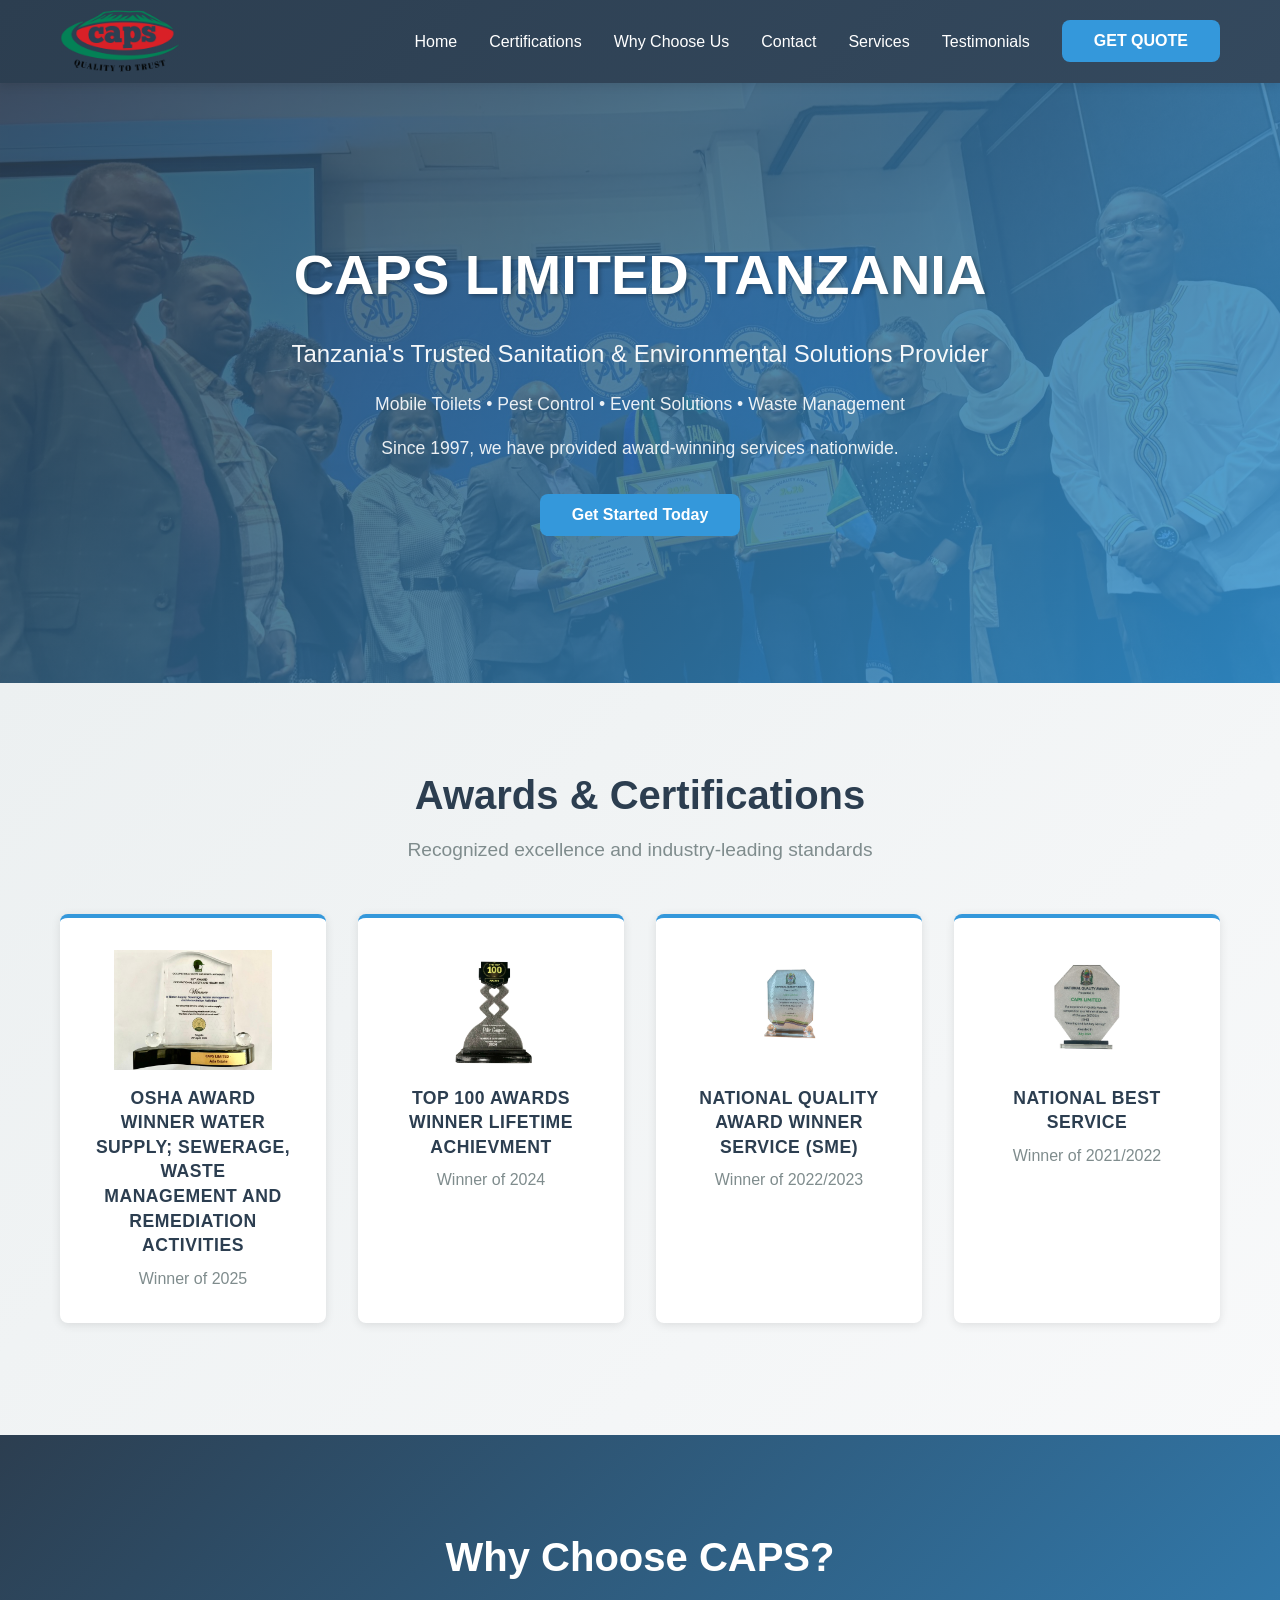
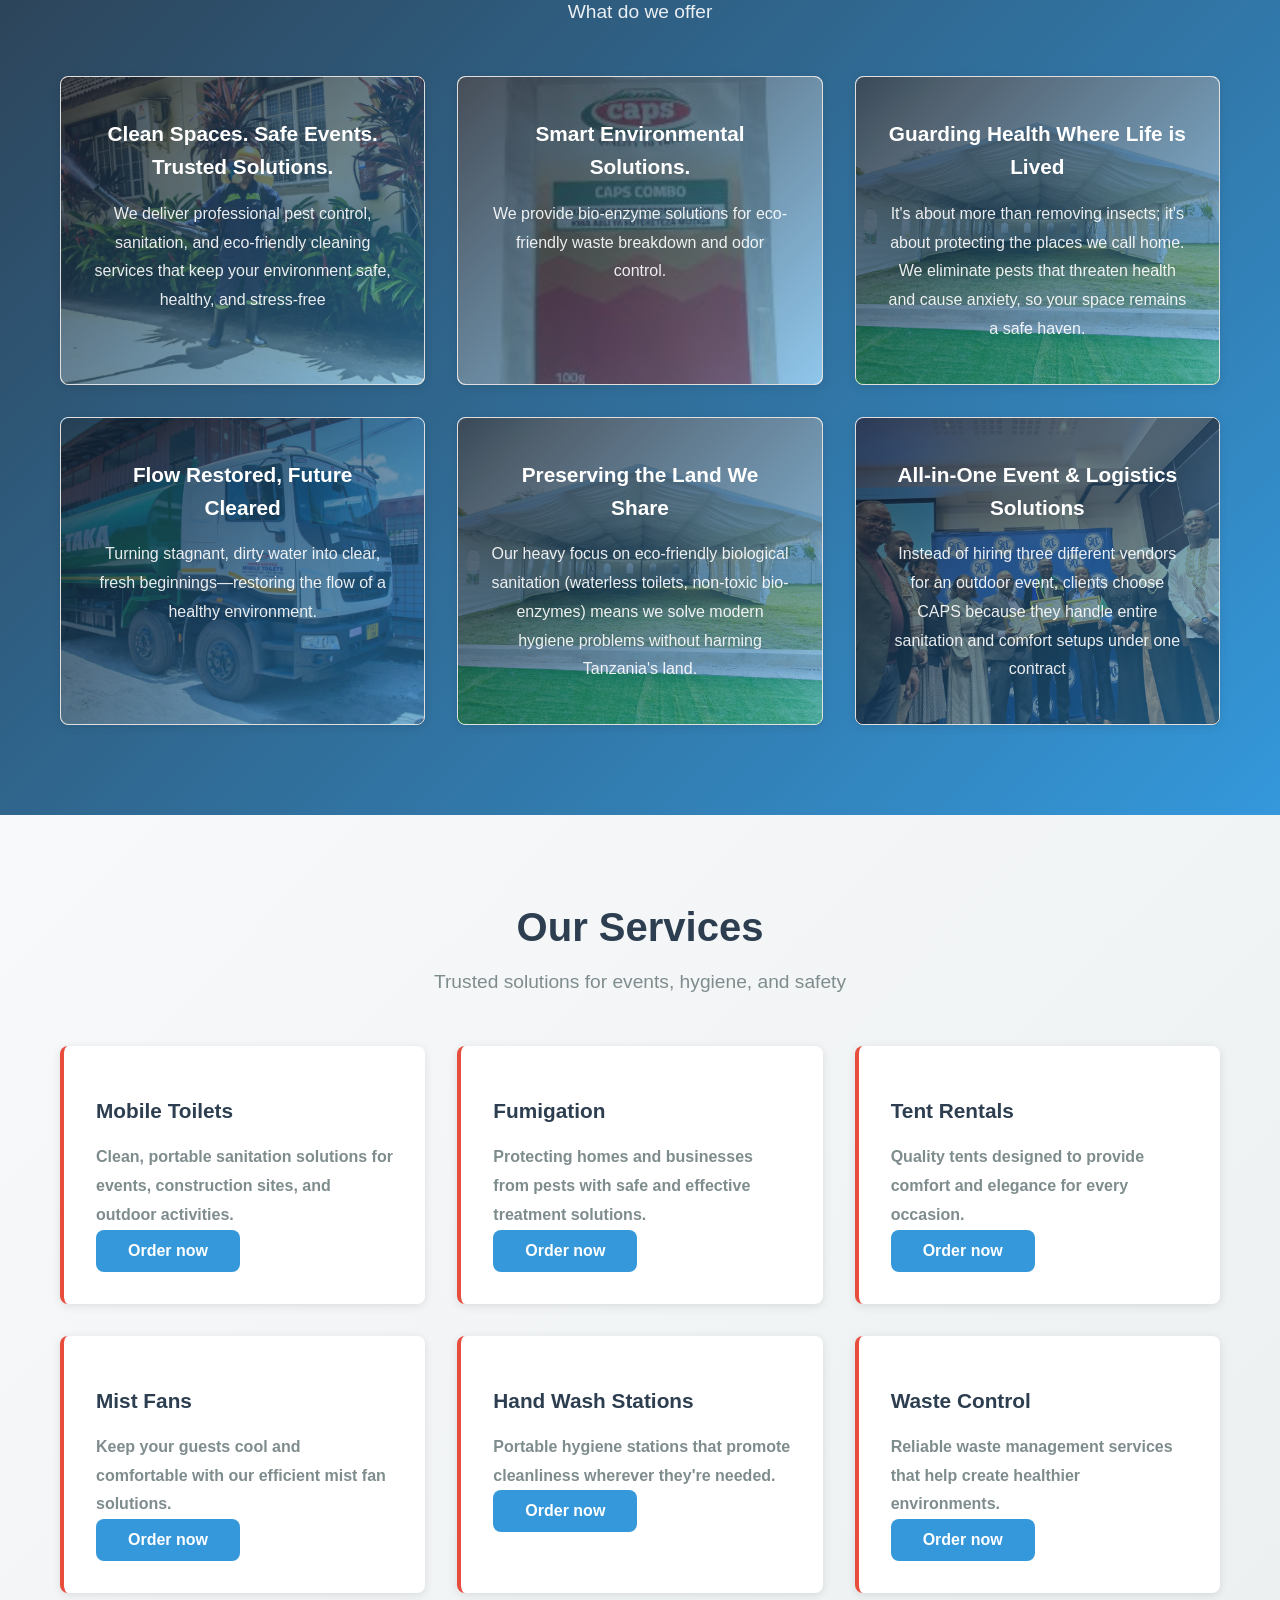
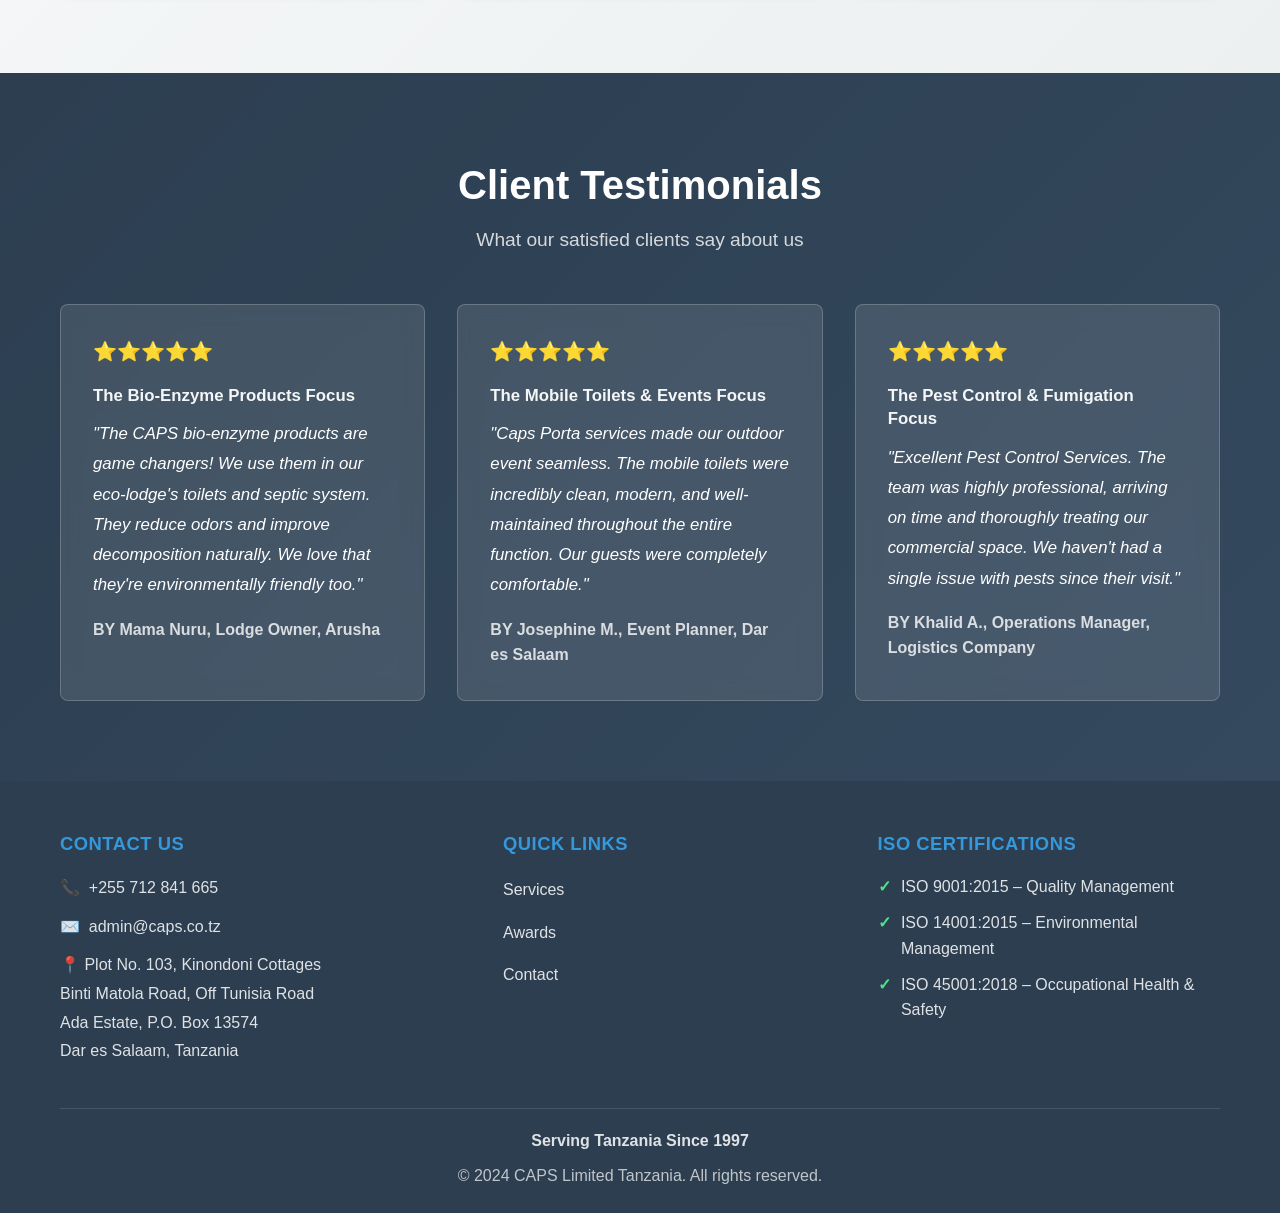
==== index.html @ 5e7c4688 "Fix: Renamed land.html to index.html for Netlify routing" ====
<!DOCTYPE html>
<html lang="en">
<head>
<script async src="https://www.googletagmanager.com/gtag/js?id=G-4BLLW1CBXK"></script>
<script>
  window.dataLayer = window.dataLayer || [];
  function gtag(){dataLayer.push(arguments);}
  gtag('js', new Date());

  gtag('config', 'G-4BLLW1CBXK');
</script>
    <meta charset="UTF-8">
    <meta name="viewport" content="width=device-width, initial-scale=1.0">
    <meta name="description" content="CAPS Limited Tanzania - Quality Financial & Business Solutions">
    <title>CAPS LIMITED TANZANIA</title>
    <link rel="stylesheet" href="LAND.CSS">
</head>
<body>
    <!-- Navigation Bar -->
    <nav class="navbar">
        <div class="container">
            <div class="nav-brand">
                <a href="#" title="Reload page">
                    <img src="img/caps-limited-logo.png" alt="CAPS Limited Tanzania Logo" class="logo">
                </a>
            </div>
            <ul class="nav-menu">
                <li><a href="#" class="nav-logo-link">Home</a></li> 
                <li><a href="#awards">Certifications</a></li>
                <li><a href="#why-choose">Why Choose Us</a></li>
                <li><a href="#footer" class="nav-footer-link">Contact</a></li>
                <li><a href="#services">Services</a></li>
                <li><a href="#testimonials">Testimonials</a></li>
                
                <li><button type="button" class="btn btn-primary btn-open-quote" data-default-service="">GET QUOTE</button></li>


            </ul>
        </div>
    </nav>

    <!-- Hero Section -->
    <section id="hero" class="hero">
        <div class="hero-content">
            <h1 class="hero-title">CAPS LIMITED TANZANIA</h1>
            <p class="hero-subtitle">Tanzania's Trusted Sanitation & Environmental Solutions Provider</p>
            <p class="hero-description">Mobile Toilets • Pest Control • Event Solutions • Waste Management</p>
            <p class="hero-description hero-description--bottom">Since 1997, we have provided award-winning services nationwide.</p>

            <button type="button" class="btn btn-primary btn-open-quote" data-default-service="">Get Started Today</button>

        </div>
        <div class="hero-overlay"></div>
    </section>


    <!-- Awards + ISO Certifications -->
    <section id="awards" class="awards">
        <div class="container">
            <h2 class="section-title">Awards & Certifications</h2>
            <p class="section-subtitle">Recognized excellence and industry-leading standards</p>
            
            <div class="certifications-grid">
                <div class="cert-card">
                    <div class="cert-icon cert-icon-1"></div>
                    <h3>OSHA AWARD WINNER WATER SUPPLY; SEWERAGE, WASTE MANAGEMENT AND REMEDIATION ACTIVITIES</h3>
                    <p>Winner of 2025</p>
                </div>
                <div class="cert-card">
                    <div class="cert-icon cert-icon-2"></div>
                    <h3>TOP 100 AWARDS WINNER LIFETIME ACHIEVMENT</h3>
                    <p>Winner of 2024</p>
                </div>
                <div class="cert-card">
                    <div class="cert-icon cert-icon-3"></div>
                    <h3>NATIONAL QUALITY AWARD WINNER SERVICE (SME)</h3>
                    <p>Winner of 2022/2023</p>
                </div>
                <div class="cert-card">
                    <div class="cert-icon cert-icon-4"></div>
                    <h3>NATIONAL BEST SERVICE</h3>
                    <p>Winner of 2021/2022</p>
                </div>
            </div>
        </div>
    </section>

    <!-- Why Choose CAPS? -->
    <section id="why-choose" class="why-choose">
        <div class="container">
            <h2 class="section-title">Why Choose CAPS?</h2>
            <p class="section-subtitle">What do we offer</p>
            
            <div class="features-grid">
                <div class="feature-card feature-icon-1">
                    <div class="feature-icon"></div>
                    <h3>Clean Spaces. Safe Events. Trusted Solutions.</h3>
                    <p>We deliver professional pest control, sanitation, and eco-friendly cleaning services that keep your environment safe, healthy, and stress-free</p>
                </div>
                <div class="feature-card feature-icon-2">
                    <div class="feature-icon"></div>
                    <h3>Smart Environmental Solutions.</h3>
                    <p>We provide bio-enzyme solutions for eco-friendly waste breakdown and odor control.</p>
                </div>
                <div class="feature-card feature-icon-3">
                    <div class="feature-icon"></div>
                    <h3>Guarding Health Where Life is Lived</h3>
                    <p>It's about more than removing insects; it's about protecting the places we call home. We eliminate pests that threaten health and cause anxiety, so your space remains a safe haven.</p>
                </div>
                <div class="feature-card feature-icon-4">
                    <div class="feature-icon"></div>
                    <h3>Flow Restored, Future Cleared</h3>
                    <p>Turning stagnant, dirty water into clear, fresh beginnings—restoring the flow of a healthy environment.</p>
                </div>
                <div class="feature-card feature-icon-5">
                    <div class="feature-icon"></div>
                    <h3>Preserving the Land We Share</h3>
                    <p>Our heavy focus on eco-friendly biological sanitation (waterless toilets, non-toxic bio-enzymes) means we solve modern hygiene problems without harming Tanzania's land.</p>
                </div>
                <div class="feature-card feature-icon-6">
                    <div class="feature-icon"></div>
                    <h3>All-in-One Event & Logistics Solutions</h3>
                    <p>Instead of hiring three different vendors for an outdoor event, clients choose CAPS because they handle entire sanitation and comfort setups under one contract</p>
                </div>
            </div>
        </div>
    </section>

    <!-- Services -->
    <section id="services" class="services">
        <div class="container">
            <h2 class="section-title">Our Services</h2>
            <p class="section-subtitle">Trusted solutions for events, hygiene, and safety</p>
            
            <div class="services-grid">
                <div class="service-card">
                    <div class="service-icon"></div>
                    <h3>Mobile Toilets</h3>
                    <p><strong>Clean, portable sanitation solutions for events, construction sites, and outdoor activities.</strong></p>
                    <button type="button" class="btn btn-primary btn-open-quote" data-default-service="">Order now</button>
                </div>

                <div class="service-card">
                    <div class="service-icon"></div>
                    <h3>Fumigation</h3>
                    <p><strong>Protecting homes and businesses from pests with safe and effective treatment solutions.</strong></p>
                    <button type="button" class="btn btn-primary btn-open-quote" data-default-service="">Order now</button>
                </div>

                <div class="service-card">
                    <div class="service-icon"></div>
                    <h3>Tent Rentals</h3>
                    <p><strong>Quality tents designed to provide comfort and elegance for every occasion.</strong></p>
                    <button type="button" class="btn btn-primary btn-open-quote" data-default-service="">Order now</button>
                </div>

                <div class="service-card">
                    <div class="service-icon"></div>
                    <h3>Mist Fans</h3>
                    <p><strong>Keep your guests cool and comfortable with our efficient mist fan solutions.</strong></p>
                    <button type="button" class="btn btn-primary btn-open-quote" data-default-service="">Order now</button>
                </div>

                <div class="service-card">
                    <div class="service-icon"></div>
                    <h3>Hand Wash Stations</h3>
                    <p><strong>Portable hygiene stations that promote cleanliness wherever they're needed.</strong></p>
                    <button type="button" class="btn btn-primary btn-open-quote" data-default-service="">Order now</button>
                </div>

                <div class="service-card">
                    <div class="service-icon"></div>
                    <h3>Waste Control</h3>
                    <p><strong>Reliable waste management services that help create healthier environments.</strong></p>
                    <button type="button" class="btn btn-primary btn-open-quote" data-default-service="">Order now</button>
                </div>
            </div>
        </div>
    </section>


    <!-- Testimonials -->
    <section id="testimonials" class="testimonials">
        <div class="container">
            <h2 class="section-title">Client Testimonials</h2>
            <p class="section-subtitle">What our satisfied clients say about us</p>
            
            <div class="testimonials-grid">
                <div class="testimonial-card">
                    <div class="stars">⭐⭐⭐⭐⭐</div>
                    <h3 class="testimonial-title">The Bio-Enzyme Products Focus</h3>

                    <p class="testimonial-text">"The CAPS bio-enzyme products are game changers! We use them in our eco-lodge's toilets and septic system. They reduce odors and improve decomposition naturally. We love that they're environmentally friendly too."</p>
                    <p class="testimonial-author"> BY Mama Nuru, Lodge Owner, Arusha</p>
                </div>

                <div class="testimonial-card">
                    <div class="stars">⭐⭐⭐⭐⭐</div>
                    <h3 class="testimonial-title">The Mobile Toilets &amp; Events Focus</h3>

                    <p class="testimonial-text">"Caps Porta services made our outdoor event seamless. The mobile toilets were incredibly clean, modern, and well-maintained throughout the entire function. Our guests were completely comfortable."</p>
                    <p class="testimonial-author"> BY Josephine M., Event Planner, Dar es Salaam</p>
                </div>

                <div class="testimonial-card">
                    <div class="stars">⭐⭐⭐⭐⭐</div>
                    <h3 class="testimonial-title">The Pest Control &amp; Fumigation Focus</h3>

                    <p class="testimonial-text">"Excellent Pest Control Services. The team was highly professional, arriving on time and thoroughly treating our commercial space. We haven't had a single issue with pests since their visit."</p>
                    <p class="testimonial-author">BY Khalid A., Operations Manager, Logistics Company</p>
                </div>
            </div>
        </div>
    </section>




    <!-- Quote Modal (integrated from form.html) -->
    <div id="quoteModal" class="quote-modal" aria-hidden="true">
        <div class="quote-modal__backdrop" data-close-modal="true"></div>
        <div class="quote-modal__dialog" role="dialog" aria-modal="true" aria-labelledby="quoteModalTitle">
            <div class="quote-modal__content">
                <div class="quote-modal__header">
                    <h2 id="quoteModalTitle" class="section-title quote-modal__title">Request a Quote</h2>
                    <button type="button" class="quote-modal__close" aria-label="Close" data-close-modal="true">&times;</button>
                </div>


                <p class="section-subtitle" style="margin-top:0;">Tell us about your needs and our team will get back to you.</p>

                <form action="https://formspree.io/f/xvzndlva" method="post" class="quote-form" id="quoteFormModal">
                    <input type="hidden" name="_next" value="C:\Users\emanuel.aikael\OneDrive - WS insight limited\Desktop\My-liege\CP\Web development\money\caps limited tanzania\thank-you.html">
                    <div class="form-group">
                        <input type="text" name="full_name" placeholder="Full Name" required>
                    </div>

                    <div class="form-group">
                        <input type="tel" name="phone" placeholder="Phone Number" required>
                    </div>

                    <div class="form-group">
                        <input type="email" name="email" placeholder="Email Address" required>
                    </div>

                    <div class="form-group">
                        <select id="serviceSelect" name="service" required>
                            <option value="">Service Required</option>
                            <option value="Pest Control & Fumigation">Pest Control & Fumigation</option>
                            <option value="Portable Toilets">Portable Toilets</option>
                            <option value="Bio-Enzyme Solutions">Bio-Enzyme Solutions</option>
                            <option value="Delivery Services">Delivery Services</option>
                            <option value="Event Sanitation">Event Sanitation</option>
                            <option value="Other">Other</option>
                        </select>
                    </div>

                    <div class="form-group">
                        <input type="text" name="location" placeholder="Location" required>
                    </div>

                    <div class="form-group">
                        <input type="date" name="preferred_date" placeholder="Preferred Date" required>
                    </div>

                    <div class="form-group">
                        <textarea name="additional_details" rows="6" placeholder="Additional Details" required></textarea>
                    </div>

                    <button type="submit" class="btn btn-primary btn-large">Request Quote</button>
                </form>
            </div>
        </div>
    </div>

    <!-- Footer -->
    <footer id="footer" class="footer">

        <div class="container">
            <div class="footer-top">
                <div class="footer-col footer-contact">
                    <h4>CONTACT US</h4>
                    <div class="footer-line"><span class="footer-ico">📞</span><a href="tel:+255712841665">+255 712 841 665</a></div>
                    <div class="footer-line"><span class="footer-ico">✉️</span><a href="mailto:admin@caps.co.tz">admin@caps.co.tz</a></div>
                    <div class="footer-line footer-address">📍 Plot No. 103, Kinondoni Cottages<br>Binti Matola Road, Off Tunisia Road<br>Ada Estate, P.O. Box 13574<br>Dar es Salaam, Tanzania</div>
                </div>

                <div class="footer-col footer-links">
                    <h4>QUICK LINKS</h4>
                    <ul>
                        <li><a href="#services">Services</a></li>
                        <li><a href="#awards">Awards</a></li>
                        <li><a href="#" class="link-contact-quote" data-open-quote="true">Contact</a></li>

                    </ul>
                </div>

                <div class="footer-col footer-iso">
                    <h4>ISO CERTIFICATIONS</h4>
                    <ul class="iso-list">
                        <li><span class="check">✓</span> ISO 9001:2015 – Quality Management</li>
                        <li><span class="check">✓</span> ISO 14001:2015 – Environmental Management</li>
                        <li><span class="check">✓</span> ISO 45001:2018 – Occupational Health &amp; Safety</li>
                    </ul>
                </div>
            </div>

            <div class="footer-divider"></div>

            <div class="footer-bottom">
                <div class="footer-serving">Serving Tanzania Since 1997</div>
                <p class="footer-copyright">&copy; 2024 CAPS Limited Tanzania. All rights reserved.</p>
            </div>
        </div>
    </footer>
    <script src="script.js"></script>
</body>
</html>
---- LAND.CSS ----
* {
    margin: 0;
    padding: 0;
    box-sizing: border-box;
}

:root {
    --primary-color: #2c3e50;
    --secondary-color: #3498db;
    --accent-color: #e74c3c;
    --success-color: #27ae60;
    --light-bg: #ecf0f1;
    --dark-text: #2c3e50;
    --gray-text: #7f8c8d;
    --white: #ffffff;
    --border-radius: 8px;
    --box-shadow: 0 2px 10px rgba(0, 0, 0, 0.1);
    --transition: all 0.3s ease;
}

html {
    scroll-behavior: smooth;
}

body {
    font-family: 'Segoe UI', Tahoma, Geneva, Verdana, sans-serif;
    line-height: 1.6;
    color: var(--dark-text);
    background-color: var(--white);
}

.container {
    max-width: 1200px;
    margin: 0 auto;
    padding: 0 20px;
}

/* Navigation Bar */
.navbar {
    position: sticky;
    top: 0;
    background: linear-gradient(135deg, var(--primary-color) 0%, #34495e 100%);
    color: var(--white);
    padding: 0.4rem 0;
    z-index: 1000;
    box-shadow: var(--box-shadow);
}

.navbar .container {
    display: flex;
    justify-content: space-between;
    align-items: center;
}

.nav-brand {
    font-size: 1.8rem;
    font-weight: 700;
    color: var(--secondary-color);
    letter-spacing: 2px;
    display: flex;
    align-items: center;
}

.nav-brand a {
    display: flex;
    align-items: center;
    cursor: pointer;
    transition: var(--transition);
}

.nav-brand a:hover {
    opacity: 0.8;
    transform: scale(1.05);
}

.nav-brand .logo {
    height: 70px;
    width: auto;
    object-fit: contain;
    margin: 0;
    padding: 0;
}

.nav-menu {
    display: flex;
    list-style: none;
    gap: 2rem;
    align-items: center;
}

.nav-menu a {
    color: var(--white);
    text-decoration: none;
    transition: var(--transition);
    font-weight: 500;
}

.nav-menu a:hover {
    color: var(--secondary-color);
}

.btn-contact {
    background-color: var(--accent-color);
    padding: 0.5rem 1rem;
    border-radius: var(--border-radius);
    transition: var(--transition);
}

.btn-contact:hover {
    background-color: #c0392b;
    color: var(--white);
}

/* Hero Section */
.hero {
    background: linear-gradient(135deg, rgba(44, 62, 80, 0.85), rgba(52, 152, 219, 0.85)), url('img/caps-team.jpg') center/cover no-repeat;
    color: var(--white);
    padding: 120px 20px;
    text-align: center;
    position: relative;
    overflow: hidden;
    min-height: 600px;
    display: flex;
    align-items: center;
    justify-content: center;
}

.hero-overlay {
    position: absolute;
    top: 0;
    left: 0;
    right: 0;
    bottom: 0;
    background: url('data:image/svg+xml,<svg xmlns="http://www.w3.org/2000/svg" viewBox="0 0 1200 600"><defs><pattern id="grid" width="40" height="40" patternUnits="userSpaceOnUse"><path d="M 40 0 L 0 0 0 40" fill="none" stroke="rgba(255,255,255,0.05)" stroke-width="1"/></pattern></defs><rect width="1200" height="600" fill="url(%23grid)" /></svg>');
    opacity: 0.1;
}

.hero-content {
    position: relative;
    z-index: 2;
    max-width: 800px;
}

.hero-title {
    font-size: 3.5rem;
    font-weight: 700;
    margin-bottom: 1rem;
    text-shadow: 2px 2px 4px rgba(0, 0, 0, 0.3);
}

.hero-subtitle {
    font-size: 1.5rem;
    margin-bottom: 1rem;
    opacity: 0.95;
}

.hero-description {
    font-size: 1.1rem;
    margin-bottom: 0.35rem;
    opacity: 0.9;
}

.hero-description--bottom {
    margin-top: 1rem;
    margin-bottom: 2rem;
}


/* Buttons */
.btn {
    display: inline-block;
    padding: 0.75rem 2rem;
    border: none;
    border-radius: var(--border-radius);
    cursor: pointer;
    font-size: 1rem;
    font-weight: 600;
    text-decoration: none;
    transition: var(--transition);
    text-align: center;
}

.btn-order {
    margin-top: 1rem;
}

/* Quote Modal */
.quote-modal {
    position: fixed;
    inset: 0;
    display: none;
    z-index: 2000;
    align-items: center;
    justify-content: center;
    padding: 20px;
}

.quote-modal.quote-modal--open {
    display: flex;
}

.quote-modal__backdrop {
    position: absolute;
    inset: 0;
    background: rgba(0, 0, 0, 0.6);
}

.quote-modal__dialog {
    position: relative;
    width: 100%;
    max-width: 680px;
    z-index: 1;
}

.quote-modal__content {
    background: #ffffff; /* pure white for contrast */
    border-radius: var(--border-radius);
    box-shadow: 0 20px 60px rgba(0,0,0,0.25);
    overflow: hidden;
}

/* Keep the modal comfortably within the viewport */
.quote-modal__dialog {
    position: relative;
    width: 100%;
    max-width: 680px;
    max-height: calc(100vh - 32px);
}

.quote-modal__content {
    display: flex;
    flex-direction: column;
    max-height: calc(100vh - 32px);
}

.quote-modal__content {
    overflow: hidden;
}

.quote-modal__content > .quote-modal__header {
    flex: 0 0 auto;
}

.quote-modal__content > .quote-modal__body,
.quote-modal__content > form,
.quote-modal__content > .quote-modal__content-inner {
    flex: 1 1 auto;
}

/* Make form area scroll only if needed */
.quote-modal__content .quote-form,
.quote-modal__content .quote-form {
    flex: 1 1 auto;
}

.quote-modal__content .quote-form {
    overflow: auto;
    padding: 1.25rem;
}


.quote-modal__header {
    padding: 1.25rem 1.5rem;
    background: linear-gradient(135deg, var(--primary-color) 0%, var(--secondary-color) 100%);
    color: var(--white);
    display: flex;
    align-items: center;
    justify-content: space-between;
    gap: 1rem;
}

.quote-modal__close {
    background: rgba(255, 255, 255, 0.15);
    color: var(--white);
    border: 1px solid rgba(255, 255, 255, 0.3);
    border-radius: 10px;
    width: 38px;
    height: 38px;
    cursor: pointer;
    font-size: 1.3rem;
    line-height: 1;
    transition: var(--transition);
}

.quote-modal__close:hover {
    transform: scale(1.05);
    background: rgba(255, 255, 255, 0.25);
}

/* Reuse form.css styles inside modal */
.quote-modal .quote-form {
    max-width: none;
    margin: 0;
    padding: 1.75rem;
    background: transparent;
    box-shadow: none;
}

.quote-modal input,
.quote-modal select,
.quote-modal textarea {
    width: 100%;
    padding: 0.85rem;
    border: 1px solid #e2e8f0;
    border-radius: var(--border-radius);
    font-family: inherit;
    font-size: 1rem;
    transition: var(--transition);
    resize: vertical;
    color: #2d3748; /* dark gray for contrast */
    background: #ffffff;
}


.quote-modal input:focus,
.quote-modal select:focus,
.quote-modal textarea:focus {
    outline: none;
    border-color: var(--secondary-color);
    box-shadow: 0 0 0 3px rgba(52, 152, 219, 0.1);
}

.quote-modal input::placeholder,
.quote-modal textarea::placeholder {
    color: #6b7280; /* clearer gray */
}


.quote-modal select {
    cursor: pointer;
    color: var(--dark-text);
}

.quote-modal .quote-form {
    position: relative;
}

/* Field labels (optional) */
.quote-modal .quote-form .form-group {
    margin-bottom: 1.25rem;
}

/* Make each input look like a modern card */
.quote-modal input,
.quote-modal select,
.quote-modal textarea {
    background: #fff;
}

.quote-modal input:hover,
.quote-modal select:hover,
.quote-modal textarea:hover {
    border-color: rgba(52, 152, 219, 0.6);
}

/* Buttons */
.quote-modal .btn.btn-primary {
    width: 100%;
    margin-top: 0.5rem;
    padding: 0.95rem 1.25rem;
    border-radius: calc(var(--border-radius) + 2px);
}

/* Slight separators between fields */
.quote-modal .form-group:not(:last-child) {
    padding-bottom: 0.25rem;
}

.no-scroll {
    overflow: hidden;
}



.btn-primary {
    background-color: var(--secondary-color);
    color: var(--white);
}

.btn-primary:hover {
    background-color: #2980b9;
    transform: translateY(-2px);
    box-shadow: 0 5px 15px rgba(52, 152, 219, 0.3);
}

.btn-large {
    padding: 1rem 2.5rem;
    font-size: 1.1rem;
}

/* Sections General Styling */
section {
    padding: 80px 20px;
}

.section-title {
    font-size: 2.5rem;
    font-weight: 700;
    color: var(--primary-color);
    margin-bottom: 0.5rem;
    text-align: center;
}

.section-subtitle {
    font-size: 1.2rem;
    color: var(--gray-text);
    text-align: center;
    margin-bottom: 3rem;
}

/* Awards & Certifications Section */
.awards {
    background: linear-gradient(135deg, var(--light-bg) 0%, #f8f9fa 100%);
}

.certifications-grid {
    display: grid;
    grid-template-columns: repeat(auto-fit, minmax(250px, 1fr));
    gap: 2rem;
    margin-bottom: 2rem;
}

.cert-card {
    background: var(--white);
    padding: 2rem;
    border-radius: var(--border-radius);
    text-align: center;
    box-shadow: var(--box-shadow);
    transition: var(--transition);
    border-top: 4px solid var(--secondary-color);
}

.cert-card:hover {
    transform: translateY(-5px);
    box-shadow: 0 5px 20px rgba(0, 0, 0, 0.15);
}

.cert-icon {
    font-size: 3rem;
    margin-bottom: 1rem;
    display: flex;
    align-items: center;
    justify-content: center;
    min-height: 120px;
    background-size: contain;
    background-repeat: no-repeat;
    background-position: center;
}

.cert-icon-1 {
    background-image: url('img/osha-award-winner-water-supply-sewerage-waste-management-and-remediation-activities-2025.jpg');
}

.cert-icon-2 {
    background-image: url('img/top-100-awards-winner-lifetime-achievment-of-the-year-2024.jpg');
}

.cert-icon-3 {
    background-image: url('img/national-quality-award-winner-company-of-the-year-2022-2023-sme.jpg');
}

.cert-icon-4 {
    background-image: url('img/national-best-service-for-the-year-2021-2022.jpg');
}

.cert-card h3 {
    color: var(--primary-color);
    margin-bottom: 0.5rem;
    font-size: 1.1rem;
    line-height: 1.4;
    text-transform: uppercase;
    letter-spacing: 0.5px;
}

.cert-card p {
    color: var(--gray-text);
}

/* Why Choose Section */
.why-choose {
    background: linear-gradient(135deg, var(--primary-color) 0%, var(--secondary-color) 100%);
    padding: 90px 20px;
    color: var(--white);
}

.why-choose .container {
    position: relative;
}

.why-choose .section-title {
    margin-bottom: 0.75rem;
}

.why-choose .section-subtitle {
    margin-bottom: 2.5rem;
    max-width: 900px;
    margin-left: auto;
    margin-right: auto;
}


.why-choose .section-title {
    color: var(--white);
    font-weight: 700;
    font-size: 2.5rem;
    margin-bottom: 0.5rem;
}


.why-choose .section-subtitle {
    color: rgba(255, 255, 255, 0.9);
    font-size: 1.2rem;
    margin-bottom: 3rem;
}

.features-grid {
    display: grid;
    grid-template-columns: repeat(auto-fit, minmax(280px, 1fr));
    gap: 2rem;
}

.feature-card {
    background-size: cover;
    background-position: center;
    background-repeat: no-repeat;
    padding: 2.5rem 2rem;
    border-radius: var(--border-radius);
    text-align: center;
    box-shadow: var(--box-shadow);
    transition: var(--transition);
    border: 1px solid #e0e0e0;
    position: relative;
}

.feature-card::before {
    content: '';
    position: absolute;
    top: 0;
    left: 0;
    right: 0;
    bottom: 0;
    /* Slightly darker overlay so images stay visible but words pop */
    background: linear-gradient(135deg, rgba(18, 28, 41, 0.78) 0%, rgba(52, 152, 219, 0.55) 100%);
    border-radius: var(--border-radius);
    z-index: 1;
}

.why-choose .feature-card::before {
    /* Match overlay on the Why Choose section */
    background: linear-gradient(135deg, rgba(18, 28, 41, 0.78) 0%, rgba(52, 152, 219, 0.55) 100%);
}



.feature-card > * {
    position: relative;
    z-index: 2;
}

.feature-card:hover {
    transform: translateY(-8px);
    box-shadow: 0 10px 30px rgba(0, 0, 0, 0.15);
    border-color: var(--secondary-color);
}

.feature-icon {
    display: none;
}

.feature-card h3 {
    color: var(--primary-color);
    margin-bottom: 1rem;
    font-size: 1.3rem;
}

.why-choose .feature-card h3 {
    color: var(--white);
}

.why-choose .feature-card p {
    color: rgba(255, 255, 255, 0.9);
}

.feature-card p {
    color: var(--gray-text);
    line-height: 1.8;
}

.feature-card.feature-icon-1 {
    background-image: url('img/1744363996_56ab37469d5316052d80.jpg');
}

.feature-card.feature-icon-2 {
    background-image: url('img/download.jpg');
}

.feature-card.feature-icon-3 {
    background-image: url('img/1744364103_7f04276d1e66b23f9aa1.jpg');
}

.feature-card.feature-icon-4 {
    background-image: url('img/1751500477_2ccca7db53db8204cef2.jpg');
}

.feature-card.feature-icon-5 {
    background-image: url('img/1744364103_7f04276d1e66b23f9aa1.jpg');
}

.feature-card.feature-icon-6 {
    background-image: url('img/caps-team.jpg');
}

/* Services Section */
.services {
    background: linear-gradient(135deg, #f8f9fa 0%, var(--light-bg) 100%);
}

.btn-order {
    margin-top: 1rem;
}


.services-grid {
    display: grid;
    grid-template-columns: repeat(auto-fit, minmax(300px, 1fr));
    gap: 2rem;
}

.service-card {
    background: var(--white);
    padding: 2rem;
    border-radius: var(--border-radius);
    box-shadow: var(--box-shadow);
    transition: var(--transition);
    border-left: 4px solid var(--accent-color);
}

.service-card:hover {
    transform: translateY(-5px);
    box-shadow: 0 8px 25px rgba(0, 0, 0, 0.12);
}

.service-icon {
    font-size: 2.5rem;
    margin-bottom: 1rem;
    display: block;
}

.service-card h3 {
    color: var(--primary-color);
    margin-bottom: 1rem;
    font-size: 1.3rem;
}

.service-card p {
    color: var(--gray-text);
    line-height: 1.8;
}

/* Testimonials Section */
.testimonials {
    background: linear-gradient(135deg, var(--primary-color) 0%, #34495e 100%);
    color: var(--white);
}

.testimonials .section-title {
    color: var(--white);
}

.testimonials .section-subtitle {
    color: rgba(255, 255, 255, 0.8);
}

.testimonials-grid {
    display: grid;
    grid-template-columns: repeat(auto-fit, minmax(300px, 1fr));
    gap: 2rem;
}

.testimonial-card {
    background: rgba(255, 255, 255, 0.1);
    backdrop-filter: blur(10px);
    padding: 2rem;
    border-radius: var(--border-radius);
    border: 1px solid rgba(255, 255, 255, 0.2);
    transition: var(--transition);
}

.testimonial-card:hover {
    transform: translateY(-5px);
    background: rgba(255, 255, 255, 0.15);
    border-color: rgba(255, 255, 255, 0.3);
}

.stars {
    font-size: 1.2rem;
    margin-bottom: 1rem;
    display: block;
}

.testimonial-text {
    font-size: 1.05rem;
    margin-bottom: 1rem;
    line-height: 1.8;
    font-style: italic;
}

.testimonial-author {
    color: rgba(255, 255, 255, 0.8);
    font-weight: 600;
}

.testimonial-title {
    color: rgba(255, 255, 255, 0.95);
    margin-bottom: 0.75rem;
    font-size: 1.05rem;
    font-weight: 700;
    line-height: 1.4;
}







/* Footer */
.footer {
    background-color: var(--primary-color);
    color: var(--white);
    padding: 3rem 20px 1.5rem;
}

.footer-top {
    display: grid;
    grid-template-columns: 1.2fr 1fr 1fr;
    gap: 2rem;
    align-items: start;
}

.footer-col h4 {
    font-size: 1.15rem;
    margin-bottom: 1rem;
    color: var(--secondary-color);
    letter-spacing: 0.5px;
    text-transform: uppercase;
}

.footer-line {
    color: rgba(255, 255, 255, 0.85);
    line-height: 1.8;
    margin-bottom: 0.6rem;
    display: flex;
    gap: 0.6rem;
    align-items: flex-start;
}

.footer-ico {
    width: 1.2rem;
    flex: 0 0 auto;
}

.footer-address {
    margin-top: 0.3rem;
}

.footer-col a {
    color: rgba(255, 255, 255, 0.85);
    text-decoration: none;
    transition: var(--transition);
}

.footer-col a:hover {
    color: var(--secondary-color);
}

.footer-links ul {
    list-style: none;
}

.footer-links ul li {
    margin-bottom: 0.65rem;
}

.footer-links ul li a {
    display: inline-block;
    padding: 0.2rem 0;
}

.iso-list {
    list-style: none;
    padding-left: 0;
    margin: 0;
}

.iso-list li {
    display: flex;
    gap: 0.65rem;
    align-items: flex-start;
    margin-bottom: 0.65rem;
    color: rgba(255, 255, 255, 0.85);
    line-height: 1.6;
}

.check {
    color: #4ee28a;
    font-weight: 800;
    flex: 0 0 auto;
}

.footer-divider {
    margin: 2rem 0 1.2rem;
    height: 1px;
    background: rgba(255, 255, 255, 0.12);
}

.footer-bottom {
    text-align: center;
    color: rgba(255, 255, 255, 0.7);
}

.footer-serving {
    font-weight: 700;
    margin-bottom: 0.6rem;
    color: rgba(255, 255, 255, 0.85);
}

.footer-copyright {
    margin: 0;
}

@media (max-width: 900px) {
    .footer-top {
        grid-template-columns: 1fr;
    }
}

@media (max-width: 480px) {
    .footer {
        padding-top: 2.25rem;
    }
}

/* Thank you page */
.thankyou {
    padding: 120px 20px 80px;
    min-height: calc(100vh - 200px);
    background: linear-gradient(135deg, var(--light-bg) 0%, #f8f9fa 100%);
}

.thankyou__wrap {
    display: flex;
    justify-content: center;
}

.thankyou__card {
    width: 100%;
    max-width: 760px;
    background: var(--white);
    padding: 2.5rem;
    border-radius: var(--border-radius);
    box-shadow: var(--box-shadow);
    text-align: center;
}

.thankyou__card--minimal {
    max-width: 700px;
}

.thankyou__logoWrap {
    display: flex;
    justify-content: center;
    margin-bottom: 1rem;
}

.thankyou__logo {
    height: 90px;
    width: auto;
    object-fit: contain;
}


.thankyou__badge {
    display: inline-flex;
    align-items: center;
    justify-content: center;
    width: 54px;
    height: 54px;
    border-radius: 50%;
    background: rgba(52, 152, 219, 0.12);
    color: var(--secondary-color);
    font-size: 1.8rem;
    margin-bottom: 1rem;
}

.thankyou__title {
    color: var(--primary-color);
    margin-bottom: 0.75rem;
    font-size: 2rem;
}

.thankyou__text {
    color: var(--gray-text);
    font-size: 1.1rem;
    line-height: 1.8;
    margin-bottom: 1.75rem;
}

.thankyou__btn {
    width: auto;
}

@media (max-width: 480px) {
    .thankyou {
        padding: 90px 16px 60px;
    }

    .thankyou__card {
        padding: 1.6rem;
    }

    .thankyou__btn {
        width: 100%;
    }
}

/* Responsive Design */

/* Tablet (2-column certifications, cleaner nav wrap) */
@media (max-width: 900px) {
    .nav-menu {
        gap: 1rem;
    }

    .certifications-grid {
        grid-template-columns: repeat(2, minmax(220px, 1fr));
    }
}

/* Mobile/tablet */
@media (max-width: 768px) {
    .navbar .container {
        flex-direction: column;
        align-items: flex-start;
        gap: 0.75rem;
    }

    .nav-menu {
        width: 100%;
        display: flex;
        flex-direction: row;
        flex-wrap: wrap;
        justify-content: center;
        gap: 0.65rem;
        padding-bottom: 0.25rem;
    }

    .nav-brand .logo {
        height: 55px;
    }


    .hero-title {
        font-size: 2.1rem;
    }

    .hero-subtitle {
        font-size: 1.15rem;
    }

    .hero {
        padding: 70px 20px;
        min-height: auto;
    }

    .section-title {
        font-size: 2rem;
    }

    section {
        padding: 60px 20px;
    }

    .services-grid,
    .features-grid {
        grid-template-columns: 1fr;
    }

    /* space-saving on tablets: keep 2 columns for certifications */
    .certifications-grid {
        grid-template-columns: repeat(2, minmax(200px, 1fr));
    }
}

@media (max-width: 480px) {
    .nav-brand {
        font-size: 1.35rem;
    }

    .nav-brand .logo {
        height: 50px;
    }

    .nav-menu {
        font-size: 0.95rem;
    }

    /* Keep call-to-action buttons full width on small screens */
    .btn,
    .btn-contact,
    .btn-primary,
    .btn-order {
        width: 100%;
    }

    .hero-title {
        font-size: 1.6rem;
    }


    .hero-subtitle {
        font-size: 1.0rem;
    }

    .hero-description {
        font-size: 1rem;
    }

    .section-title {
        font-size: 1.5rem;
    }

    .btn {
        padding: 0.6rem 1rem;
        font-size: 0.9rem;
    }

    .feature-card,
    .service-card,
    .cert-card {
        padding: 1.4rem;
    }

    .certifications-grid {
        grid-template-columns: 1fr;
    }
}


/* Animations */
@keyframes fadeInUp {
    from {
        opacity: 0;
        transform: translateY(30px);
    }
    to {
        opacity: 1;
        transform: translateY(0);
    }
}

.cert-card,
.feature-card,
.service-card,
.testimonial-card {
    animation: fadeInUp 0.6s ease-out forwards;
}

/* Utility Classes */
.text-center {
    text-align: center;
}

.text-white {
    color: var(--white);
}

.mt-1 {
    margin-top: 1rem;
}

.mt-2 {
    margin-top: 2rem;
}

.mb-1 {
    margin-bottom: 1rem;
}

.mb-2 {
    margin-bottom: 2rem;
}
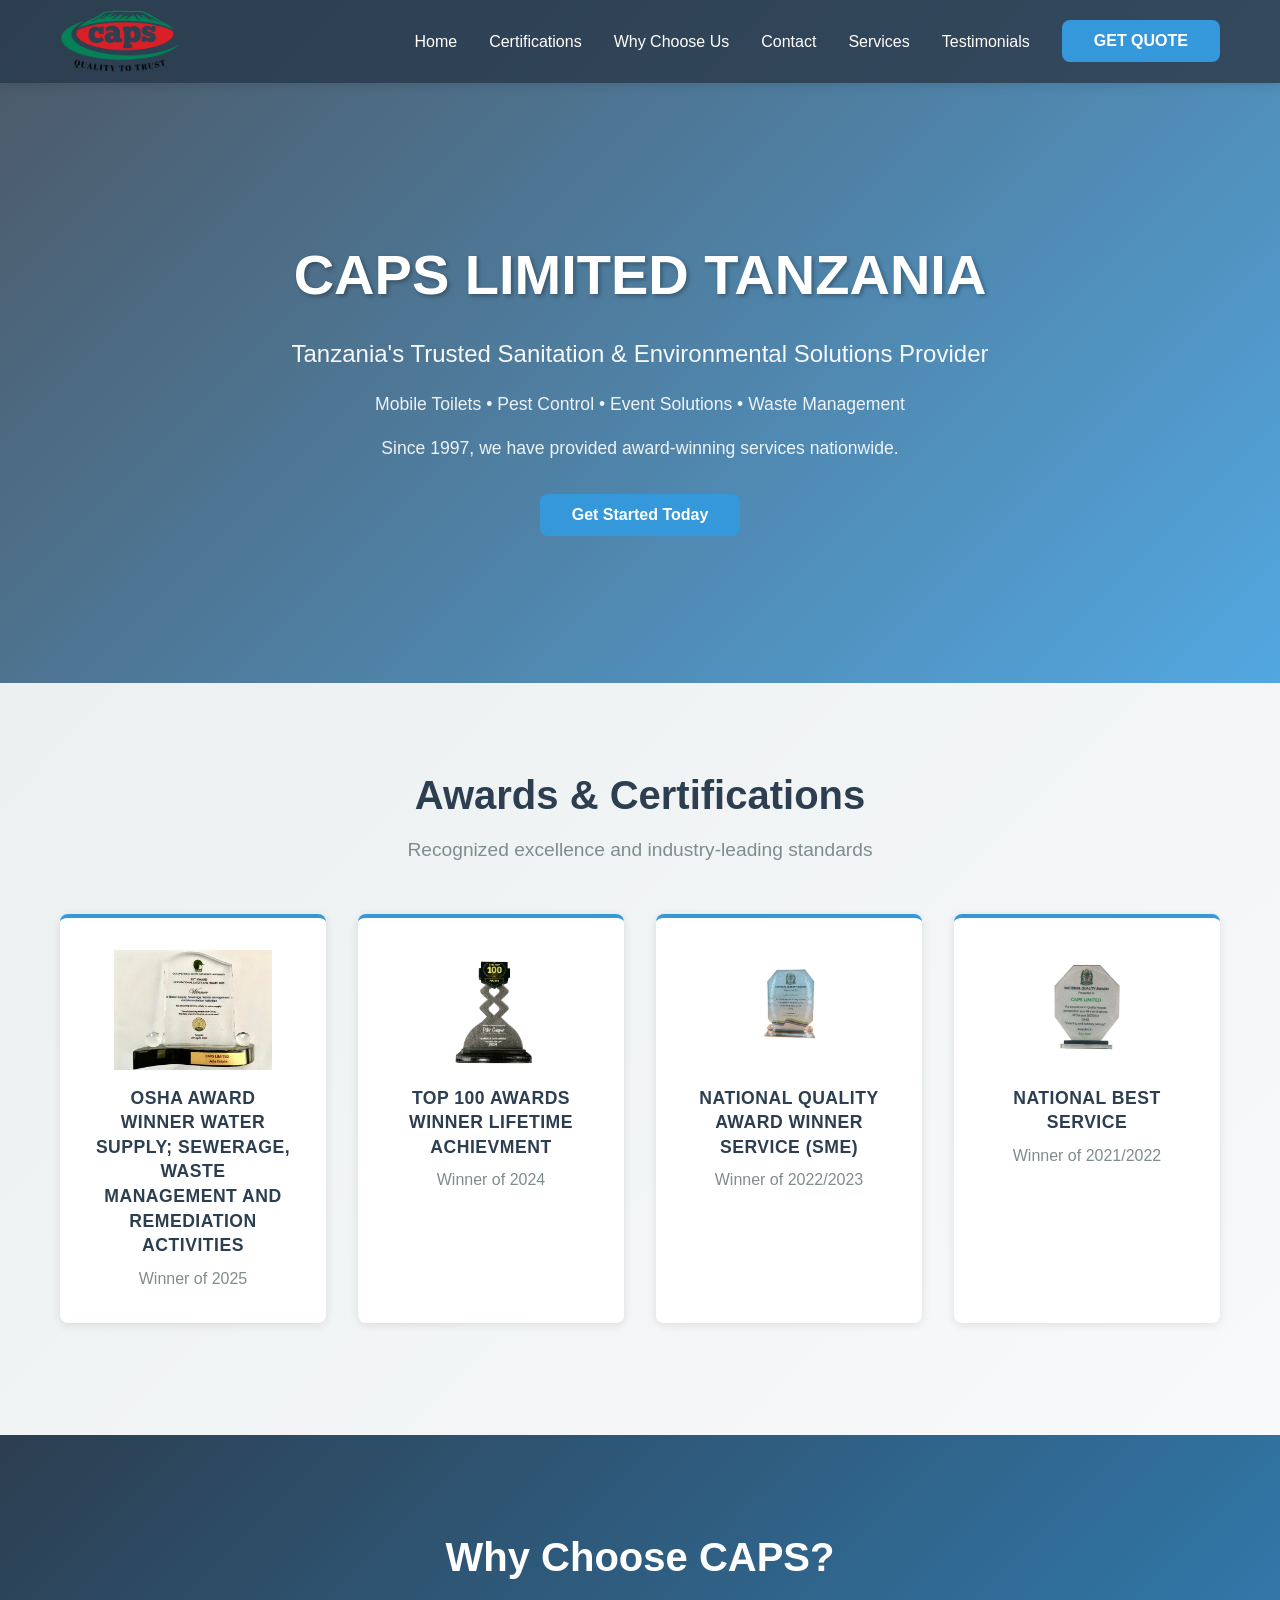
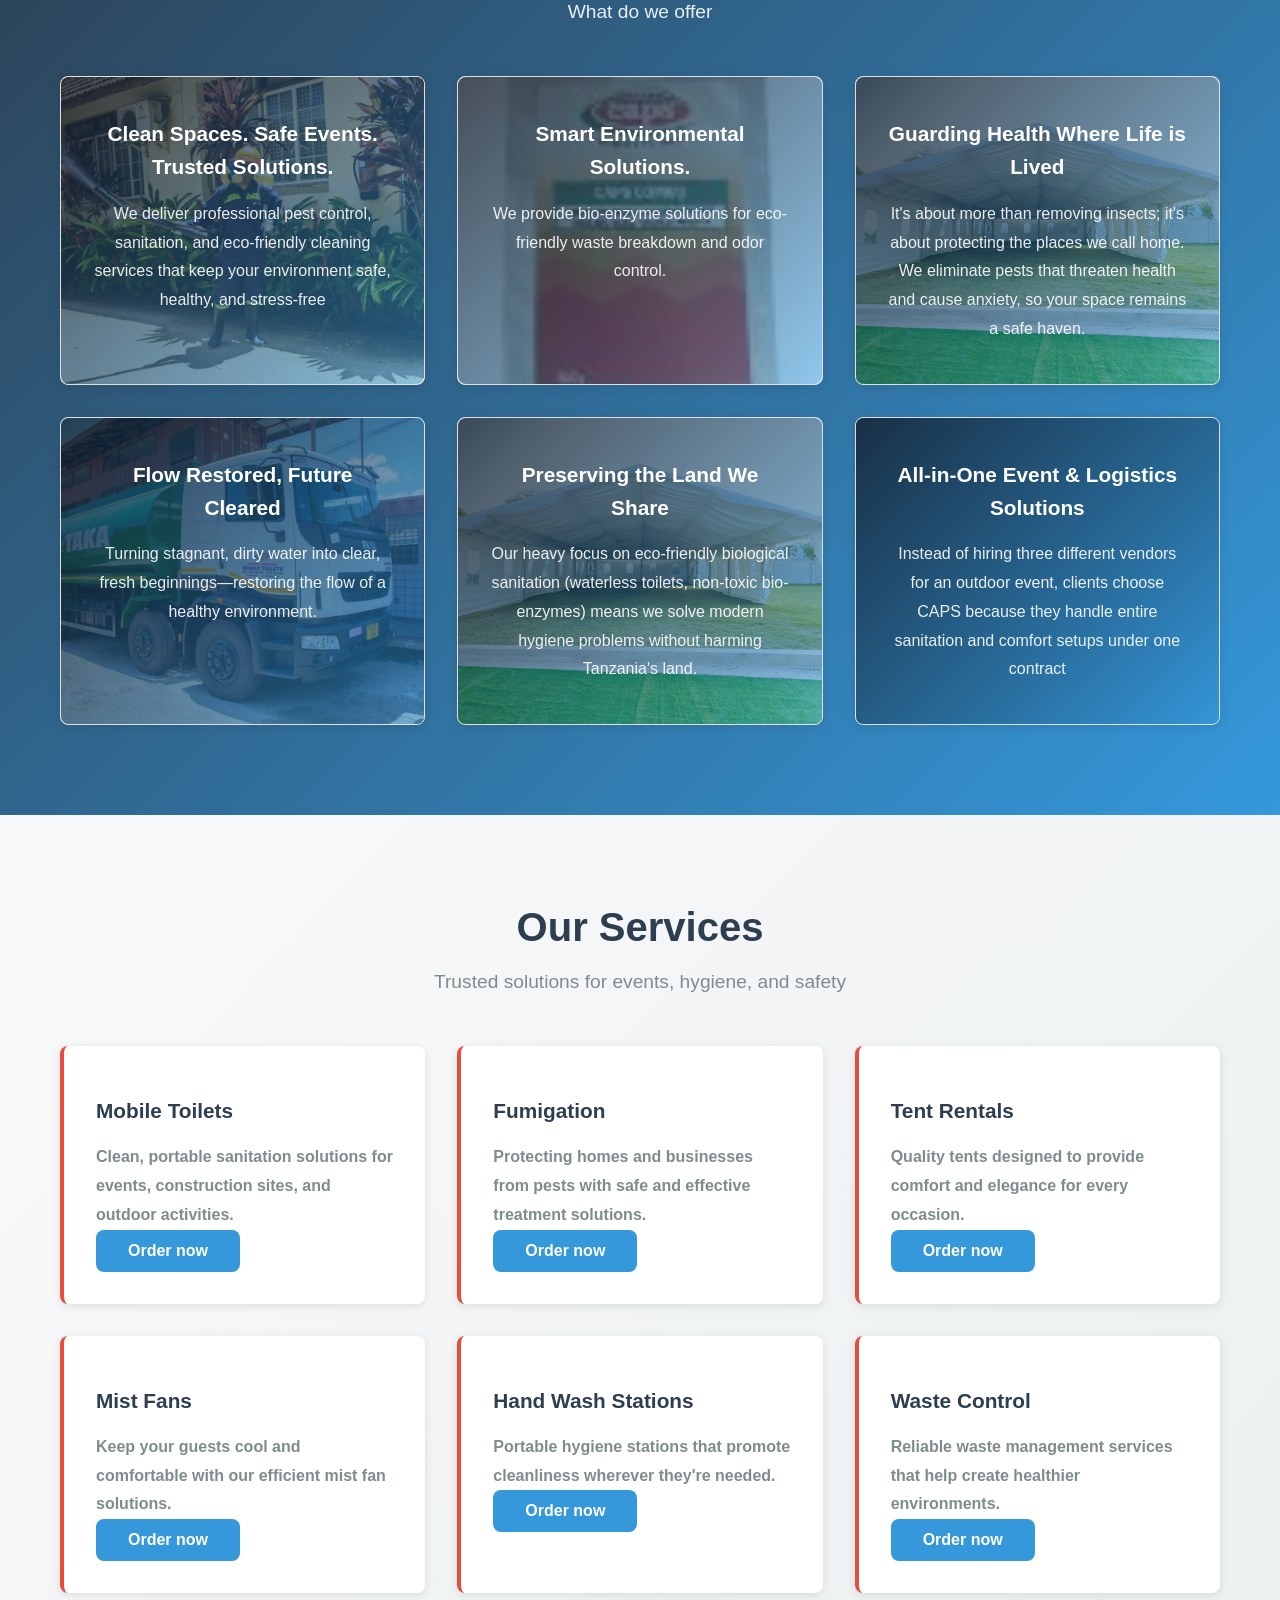
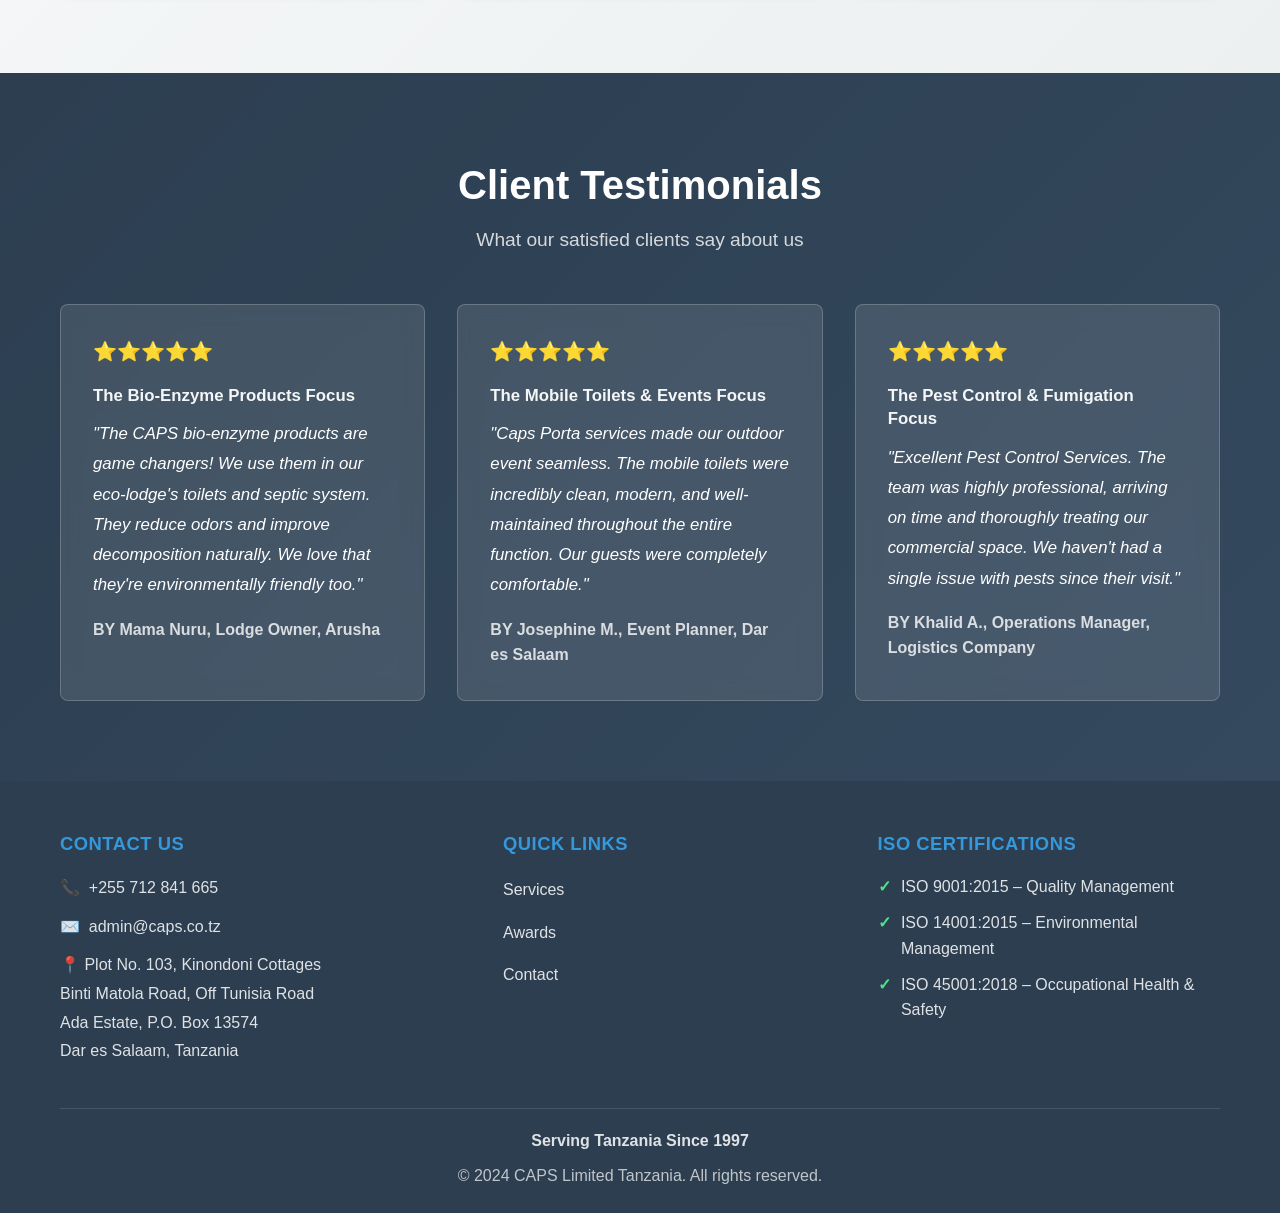
==== commit 70824f80: "Performance: Compressed JPEG and PNG images" ====
--- a/index.html
+++ b/index.html
@@ -13,7 +13,7 @@
     <meta name="viewport" content="width=device-width, initial-scale=1.0">
     <meta name="description" content="CAPS Limited Tanzania - Quality Financial & Business Solutions">
     <title>CAPS LIMITED TANZANIA</title>
-    <link rel="stylesheet" href="LAND.CSS">
+    <link rel="stylesheet" href="land.css">
 </head>
 <body>
     <!-- Navigation Bar -->
--- a/land.css
+++ b/land.css
@@ -0,0 +1,1092 @@
+* {
+    margin: 0;
+    padding: 0;
+    box-sizing: border-box;
+}
+
+:root {
+    --primary-color: #2c3e50;
+    --secondary-color: #3498db;
+    --accent-color: #e74c3c;
+    --success-color: #27ae60;
+    --light-bg: #ecf0f1;
+    --dark-text: #2c3e50;
+    --gray-text: #7f8c8d;
+    --white: #ffffff;
+    --border-radius: 8px;
+    --box-shadow: 0 2px 10px rgba(0, 0, 0, 0.1);
+    --transition: all 0.3s ease;
+}
+
+html {
+    scroll-behavior: smooth;
+}
+
+body {
+    font-family: 'Segoe UI', Tahoma, Geneva, Verdana, sans-serif;
+    line-height: 1.6;
+    color: var(--dark-text);
+    background-color: var(--white);
+}
+
+.container {
+    max-width: 1200px;
+    margin: 0 auto;
+    padding: 0 20px;
+}
+
+/* Navigation Bar */
+.navbar {
+    position: sticky;
+    top: 0;
+    background: linear-gradient(135deg, var(--primary-color) 0%, #34495e 100%);
+    color: var(--white);
+    padding: 0.4rem 0;
+    z-index: 1000;
+    box-shadow: var(--box-shadow);
+}
+
+.navbar .container {
+    display: flex;
+    justify-content: space-between;
+    align-items: center;
+}
+
+.nav-brand {
+    font-size: 1.8rem;
+    font-weight: 700;
+    color: var(--secondary-color);
+    letter-spacing: 2px;
+    display: flex;
+    align-items: center;
+}
+
+.nav-brand a {
+    display: flex;
+    align-items: center;
+    cursor: pointer;
+    transition: var(--transition);
+}
+
+.nav-brand a:hover {
+    opacity: 0.8;
+    transform: scale(1.05);
+}
+
+.nav-brand .logo {
+    height: 70px;
+    width: auto;
+    object-fit: contain;
+    margin: 0;
+    padding: 0;
+}
+
+.nav-menu {
+    display: flex;
+    list-style: none;
+    gap: 2rem;
+    align-items: center;
+}
+
+.nav-menu a {
+    color: var(--white);
+    text-decoration: none;
+    transition: var(--transition);
+    font-weight: 500;
+}
+
+.nav-menu a:hover {
+    color: var(--secondary-color);
+}
+
+.btn-contact {
+    background-color: var(--accent-color);
+    padding: 0.5rem 1rem;
+    border-radius: var(--border-radius);
+    transition: var(--transition);
+}
+
+.btn-contact:hover {
+    background-color: #c0392b;
+    color: var(--white);
+}
+
+/* Hero Section */
+.hero {
+    background: linear-gradient(135deg, rgba(44, 62, 80, 0.85), rgba(52, 152, 219, 0.85)), url('img/caps-team.jpg') center/cover no-repeat;
+    color: var(--white);
+    padding: 120px 20px;
+    text-align: center;
+    position: relative;
+    overflow: hidden;
+    min-height: 600px;
+    display: flex;
+    align-items: center;
+    justify-content: center;
+}
+
+.hero-overlay {
+    position: absolute;
+    top: 0;
+    left: 0;
+    right: 0;
+    bottom: 0;
+    background: url('data:image/svg+xml,<svg xmlns="http://www.w3.org/2000/svg" viewBox="0 0 1200 600"><defs><pattern id="grid" width="40" height="40" patternUnits="userSpaceOnUse"><path d="M 40 0 L 0 0 0 40" fill="none" stroke="rgba(255,255,255,0.05)" stroke-width="1"/></pattern></defs><rect width="1200" height="600" fill="url(%23grid)" /></svg>');
+    opacity: 0.1;
+}
+
+.hero-content {
+    position: relative;
+    z-index: 2;
+    max-width: 800px;
+}
+
+.hero-title {
+    font-size: 3.5rem;
+    font-weight: 700;
+    margin-bottom: 1rem;
+    text-shadow: 2px 2px 4px rgba(0, 0, 0, 0.3);
+}
+
+.hero-subtitle {
+    font-size: 1.5rem;
+    margin-bottom: 1rem;
+    opacity: 0.95;
+}
+
+.hero-description {
+    font-size: 1.1rem;
+    margin-bottom: 0.35rem;
+    opacity: 0.9;
+}
+
+.hero-description--bottom {
+    margin-top: 1rem;
+    margin-bottom: 2rem;
+}
+
+
+/* Buttons */
+.btn {
+    display: inline-block;
+    padding: 0.75rem 2rem;
+    border: none;
+    border-radius: var(--border-radius);
+    cursor: pointer;
+    font-size: 1rem;
+    font-weight: 600;
+    text-decoration: none;
+    transition: var(--transition);
+    text-align: center;
+}
+
+.btn-order {
+    margin-top: 1rem;
+}
+
+/* Quote Modal */
+.quote-modal {
+    position: fixed;
+    inset: 0;
+    display: none;
+    z-index: 2000;
+    align-items: center;
+    justify-content: center;
+    padding: 20px;
+}
+
+.quote-modal.quote-modal--open {
+    display: flex;
+}
+
+.quote-modal__backdrop {
+    position: absolute;
+    inset: 0;
+    background: rgba(0, 0, 0, 0.6);
+}
+
+.quote-modal__dialog {
+    position: relative;
+    width: 100%;
+    max-width: 680px;
+    z-index: 1;
+}
+
+.quote-modal__content {
+    background: #ffffff; /* pure white for contrast */
+    border-radius: var(--border-radius);
+    box-shadow: 0 20px 60px rgba(0,0,0,0.25);
+    overflow: hidden;
+}
+
+/* Keep the modal comfortably within the viewport */
+.quote-modal__dialog {
+    position: relative;
+    width: 100%;
+    max-width: 680px;
+    max-height: calc(100vh - 32px);
+}
+
+.quote-modal__content {
+    display: flex;
+    flex-direction: column;
+    max-height: calc(100vh - 32px);
+}
+
+.quote-modal__content {
+    overflow: hidden;
+}
+
+.quote-modal__content > .quote-modal__header {
+    flex: 0 0 auto;
+}
+
+.quote-modal__content > .quote-modal__body,
+.quote-modal__content > form,
+.quote-modal__content > .quote-modal__content-inner {
+    flex: 1 1 auto;
+}
+
+/* Make form area scroll only if needed */
+.quote-modal__content .quote-form,
+.quote-modal__content .quote-form {
+    flex: 1 1 auto;
+}
+
+.quote-modal__content .quote-form {
+    overflow: auto;
+    padding: 1.25rem;
+}
+
+
+.quote-modal__header {
+    padding: 1.25rem 1.5rem;
+    background: linear-gradient(135deg, var(--primary-color) 0%, var(--secondary-color) 100%);
+    color: var(--white);
+    display: flex;
+    align-items: center;
+    justify-content: space-between;
+    gap: 1rem;
+}
+
+.quote-modal__close {
+    background: rgba(255, 255, 255, 0.15);
+    color: var(--white);
+    border: 1px solid rgba(255, 255, 255, 0.3);
+    border-radius: 10px;
+    width: 38px;
+    height: 38px;
+    cursor: pointer;
+    font-size: 1.3rem;
+    line-height: 1;
+    transition: var(--transition);
+}
+
+.quote-modal__close:hover {
+    transform: scale(1.05);
+    background: rgba(255, 255, 255, 0.25);
+}
+
+/* Reuse form.css styles inside modal */
+.quote-modal .quote-form {
+    max-width: none;
+    margin: 0;
+    padding: 1.75rem;
+    background: transparent;
+    box-shadow: none;
+}
+
+.quote-modal input,
+.quote-modal select,
+.quote-modal textarea {
+    width: 100%;
+    padding: 0.85rem;
+    border: 1px solid #e2e8f0;
+    border-radius: var(--border-radius);
+    font-family: inherit;
+    font-size: 1rem;
+    transition: var(--transition);
+    resize: vertical;
+    color: #2d3748; /* dark gray for contrast */
+    background: #ffffff;
+}
+
+
+.quote-modal input:focus,
+.quote-modal select:focus,
+.quote-modal textarea:focus {
+    outline: none;
+    border-color: var(--secondary-color);
+    box-shadow: 0 0 0 3px rgba(52, 152, 219, 0.1);
+}
+
+.quote-modal input::placeholder,
+.quote-modal textarea::placeholder {
+    color: #6b7280; /* clearer gray */
+}
+
+
+.quote-modal select {
+    cursor: pointer;
+    color: var(--dark-text);
+}
+
+.quote-modal .quote-form {
+    position: relative;
+}
+
+/* Field labels (optional) */
+.quote-modal .quote-form .form-group {
+    margin-bottom: 1.25rem;
+}
+
+/* Make each input look like a modern card */
+.quote-modal input,
+.quote-modal select,
+.quote-modal textarea {
+    background: #fff;
+}
+
+.quote-modal input:hover,
+.quote-modal select:hover,
+.quote-modal textarea:hover {
+    border-color: rgba(52, 152, 219, 0.6);
+}
+
+/* Buttons */
+.quote-modal .btn.btn-primary {
+    width: 100%;
+    margin-top: 0.5rem;
+    padding: 0.95rem 1.25rem;
+    border-radius: calc(var(--border-radius) + 2px);
+}
+
+/* Slight separators between fields */
+.quote-modal .form-group:not(:last-child) {
+    padding-bottom: 0.25rem;
+}
+
+.no-scroll {
+    overflow: hidden;
+}
+
+
+
+.btn-primary {
+    background-color: var(--secondary-color);
+    color: var(--white);
+}
+
+.btn-primary:hover {
+    background-color: #2980b9;
+    transform: translateY(-2px);
+    box-shadow: 0 5px 15px rgba(52, 152, 219, 0.3);
+}
+
+.btn-large {
+    padding: 1rem 2.5rem;
+    font-size: 1.1rem;
+}
+
+/* Sections General Styling */
+section {
+    padding: 80px 20px;
+}
+
+.section-title {
+    font-size: 2.5rem;
+    font-weight: 700;
+    color: var(--primary-color);
+    margin-bottom: 0.5rem;
+    text-align: center;
+}
+
+.section-subtitle {
+    font-size: 1.2rem;
+    color: var(--gray-text);
+    text-align: center;
+    margin-bottom: 3rem;
+}
+
+/* Awards & Certifications Section */
+.awards {
+    background: linear-gradient(135deg, var(--light-bg) 0%, #f8f9fa 100%);
+}
+
+.certifications-grid {
+    display: grid;
+    grid-template-columns: repeat(auto-fit, minmax(250px, 1fr));
+    gap: 2rem;
+    margin-bottom: 2rem;
+}
+
+.cert-card {
+    background: var(--white);
+    padding: 2rem;
+    border-radius: var(--border-radius);
+    text-align: center;
+    box-shadow: var(--box-shadow);
+    transition: var(--transition);
+    border-top: 4px solid var(--secondary-color);
+}
+
+.cert-card:hover {
+    transform: translateY(-5px);
+    box-shadow: 0 5px 20px rgba(0, 0, 0, 0.15);
+}
+
+.cert-icon {
+    font-size: 3rem;
+    margin-bottom: 1rem;
+    display: flex;
+    align-items: center;
+    justify-content: center;
+    min-height: 120px;
+    background-size: contain;
+    background-repeat: no-repeat;
+    background-position: center;
+}
+
+.cert-icon-1 {
+    background-image: url('img/osha-award-winner-water-supply-sewerage-waste-management-and-remediation-activities-2025.jpg');
+}
+
+.cert-icon-2 {
+    background-image: url('img/top-100-awards-winner-lifetime-achievment-of-the-year-2024.jpg');
+}
+
+.cert-icon-3 {
+    background-image: url('img/national-quality-award-winner-company-of-the-year-2022-2023-sme.jpg');
+}
+
+.cert-icon-4 {
+    background-image: url('img/national-best-service-for-the-year-2021-2022.jpg');
+}
+
+.cert-card h3 {
+    color: var(--primary-color);
+    margin-bottom: 0.5rem;
+    font-size: 1.1rem;
+    line-height: 1.4;
+    text-transform: uppercase;
+    letter-spacing: 0.5px;
+}
+
+.cert-card p {
+    color: var(--gray-text);
+}
+
+/* Why Choose Section */
+.why-choose {
+    background: linear-gradient(135deg, var(--primary-color) 0%, var(--secondary-color) 100%);
+    padding: 90px 20px;
+    color: var(--white);
+}
+
+.why-choose .container {
+    position: relative;
+}
+
+.why-choose .section-title {
+    margin-bottom: 0.75rem;
+}
+
+.why-choose .section-subtitle {
+    margin-bottom: 2.5rem;
+    max-width: 900px;
+    margin-left: auto;
+    margin-right: auto;
+}
+
+
+.why-choose .section-title {
+    color: var(--white);
+    font-weight: 700;
+    font-size: 2.5rem;
+    margin-bottom: 0.5rem;
+}
+
+
+.why-choose .section-subtitle {
+    color: rgba(255, 255, 255, 0.9);
+    font-size: 1.2rem;
+    margin-bottom: 3rem;
+}
+
+.features-grid {
+    display: grid;
+    grid-template-columns: repeat(auto-fit, minmax(280px, 1fr));
+    gap: 2rem;
+}
+
+.feature-card {
+    background-size: cover;
+    background-position: center;
+    background-repeat: no-repeat;
+    padding: 2.5rem 2rem;
+    border-radius: var(--border-radius);
+    text-align: center;
+    box-shadow: var(--box-shadow);
+    transition: var(--transition);
+    border: 1px solid #e0e0e0;
+    position: relative;
+}
+
+.feature-card::before {
+    content: '';
+    position: absolute;
+    top: 0;
+    left: 0;
+    right: 0;
+    bottom: 0;
+    /* Slightly darker overlay so images stay visible but words pop */
+    background: linear-gradient(135deg, rgba(18, 28, 41, 0.78) 0%, rgba(52, 152, 219, 0.55) 100%);
+    border-radius: var(--border-radius);
+    z-index: 1;
+}
+
+.why-choose .feature-card::before {
+    /* Match overlay on the Why Choose section */
+    background: linear-gradient(135deg, rgba(18, 28, 41, 0.78) 0%, rgba(52, 152, 219, 0.55) 100%);
+}
+
+
+
+.feature-card > * {
+    position: relative;
+    z-index: 2;
+}
+
+.feature-card:hover {
+    transform: translateY(-8px);
+    box-shadow: 0 10px 30px rgba(0, 0, 0, 0.15);
+    border-color: var(--secondary-color);
+}
+
+.feature-icon {
+    display: none;
+}
+
+.feature-card h3 {
+    color: var(--primary-color);
+    margin-bottom: 1rem;
+    font-size: 1.3rem;
+}
+
+.why-choose .feature-card h3 {
+    color: var(--white);
+}
+
+.why-choose .feature-card p {
+    color: rgba(255, 255, 255, 0.9);
+}
+
+.feature-card p {
+    color: var(--gray-text);
+    line-height: 1.8;
+}
+
+.feature-card.feature-icon-1 {
+    background-image: url('img/1744363996_56ab37469d5316052d80.jpg');
+}
+
+.feature-card.feature-icon-2 {
+    background-image: url('img/download.jpg');
+}
+
+.feature-card.feature-icon-3 {
+    background-image: url('img/1744364103_7f04276d1e66b23f9aa1.jpg');
+}
+
+.feature-card.feature-icon-4 {
+    background-image: url('img/1751500477_2ccca7db53db8204cef2.jpg');
+}
+
+.feature-card.feature-icon-5 {
+    background-image: url('img/1744364103_7f04276d1e66b23f9aa1.jpg');
+}
+
+.feature-card.feature-icon-6 {
+    background-image: url('img/caps-team.jpg');
+}
+
+/* Services Section */
+.services {
+    background: linear-gradient(135deg, #f8f9fa 0%, var(--light-bg) 100%);
+}
+
+.btn-order {
+    margin-top: 1rem;
+}
+
+
+.services-grid {
+    display: grid;
+    grid-template-columns: repeat(auto-fit, minmax(300px, 1fr));
+    gap: 2rem;
+}
+
+.service-card {
+    background: var(--white);
+    padding: 2rem;
+    border-radius: var(--border-radius);
+    box-shadow: var(--box-shadow);
+    transition: var(--transition);
+    border-left: 4px solid var(--accent-color);
+}
+
+.service-card:hover {
+    transform: translateY(-5px);
+    box-shadow: 0 8px 25px rgba(0, 0, 0, 0.12);
+}
+
+.service-icon {
+    font-size: 2.5rem;
+    margin-bottom: 1rem;
+    display: block;
+}
+
+.service-card h3 {
+    color: var(--primary-color);
+    margin-bottom: 1rem;
+    font-size: 1.3rem;
+}
+
+.service-card p {
+    color: var(--gray-text);
+    line-height: 1.8;
+}
+
+/* Testimonials Section */
+.testimonials {
+    background: linear-gradient(135deg, var(--primary-color) 0%, #34495e 100%);
+    color: var(--white);
+}
+
+.testimonials .section-title {
+    color: var(--white);
+}
+
+.testimonials .section-subtitle {
+    color: rgba(255, 255, 255, 0.8);
+}
+
+.testimonials-grid {
+    display: grid;
+    grid-template-columns: repeat(auto-fit, minmax(300px, 1fr));
+    gap: 2rem;
+}
+
+.testimonial-card {
+    background: rgba(255, 255, 255, 0.1);
+    backdrop-filter: blur(10px);
+    padding: 2rem;
+    border-radius: var(--border-radius);
+    border: 1px solid rgba(255, 255, 255, 0.2);
+    transition: var(--transition);
+}
+
+.testimonial-card:hover {
+    transform: translateY(-5px);
+    background: rgba(255, 255, 255, 0.15);
+    border-color: rgba(255, 255, 255, 0.3);
+}
+
+.stars {
+    font-size: 1.2rem;
+    margin-bottom: 1rem;
+    display: block;
+}
+
+.testimonial-text {
+    font-size: 1.05rem;
+    margin-bottom: 1rem;
+    line-height: 1.8;
+    font-style: italic;
+}
+
+.testimonial-author {
+    color: rgba(255, 255, 255, 0.8);
+    font-weight: 600;
+}
+
+.testimonial-title {
+    color: rgba(255, 255, 255, 0.95);
+    margin-bottom: 0.75rem;
+    font-size: 1.05rem;
+    font-weight: 700;
+    line-height: 1.4;
+}
+
+
+
+
+
+
+
+/* Footer */
+.footer {
+    background-color: var(--primary-color);
+    color: var(--white);
+    padding: 3rem 20px 1.5rem;
+}
+
+.footer-top {
+    display: grid;
+    grid-template-columns: 1.2fr 1fr 1fr;
+    gap: 2rem;
+    align-items: start;
+}
+
+.footer-col h4 {
+    font-size: 1.15rem;
+    margin-bottom: 1rem;
+    color: var(--secondary-color);
+    letter-spacing: 0.5px;
+    text-transform: uppercase;
+}
+
+.footer-line {
+    color: rgba(255, 255, 255, 0.85);
+    line-height: 1.8;
+    margin-bottom: 0.6rem;
+    display: flex;
+    gap: 0.6rem;
+    align-items: flex-start;
+}
+
+.footer-ico {
+    width: 1.2rem;
+    flex: 0 0 auto;
+}
+
+.footer-address {
+    margin-top: 0.3rem;
+}
+
+.footer-col a {
+    color: rgba(255, 255, 255, 0.85);
+    text-decoration: none;
+    transition: var(--transition);
+}
+
+.footer-col a:hover {
+    color: var(--secondary-color);
+}
+
+.footer-links ul {
+    list-style: none;
+}
+
+.footer-links ul li {
+    margin-bottom: 0.65rem;
+}
+
+.footer-links ul li a {
+    display: inline-block;
+    padding: 0.2rem 0;
+}
+
+.iso-list {
+    list-style: none;
+    padding-left: 0;
+    margin: 0;
+}
+
+.iso-list li {
+    display: flex;
+    gap: 0.65rem;
+    align-items: flex-start;
+    margin-bottom: 0.65rem;
+    color: rgba(255, 255, 255, 0.85);
+    line-height: 1.6;
+}
+
+.check {
+    color: #4ee28a;
+    font-weight: 800;
+    flex: 0 0 auto;
+}
+
+.footer-divider {
+    margin: 2rem 0 1.2rem;
+    height: 1px;
+    background: rgba(255, 255, 255, 0.12);
+}
+
+.footer-bottom {
+    text-align: center;
+    color: rgba(255, 255, 255, 0.7);
+}
+
+.footer-serving {
+    font-weight: 700;
+    margin-bottom: 0.6rem;
+    color: rgba(255, 255, 255, 0.85);
+}
+
+.footer-copyright {
+    margin: 0;
+}
+
+@media (max-width: 900px) {
+    .footer-top {
+        grid-template-columns: 1fr;
+    }
+}
+
+@media (max-width: 480px) {
+    .footer {
+        padding-top: 2.25rem;
+    }
+}
+
+/* Thank you page */
+.thankyou {
+    padding: 120px 20px 80px;
+    min-height: calc(100vh - 200px);
+    background: linear-gradient(135deg, var(--light-bg) 0%, #f8f9fa 100%);
+}
+
+.thankyou__wrap {
+    display: flex;
+    justify-content: center;
+}
+
+.thankyou__card {
+    width: 100%;
+    max-width: 760px;
+    background: var(--white);
+    padding: 2.5rem;
+    border-radius: var(--border-radius);
+    box-shadow: var(--box-shadow);
+    text-align: center;
+}
+
+.thankyou__card--minimal {
+    max-width: 700px;
+}
+
+.thankyou__logoWrap {
+    display: flex;
+    justify-content: center;
+    margin-bottom: 1rem;
+}
+
+.thankyou__logo {
+    height: 90px;
+    width: auto;
+    object-fit: contain;
+}
+
+
+.thankyou__badge {
+    display: inline-flex;
+    align-items: center;
+    justify-content: center;
+    width: 54px;
+    height: 54px;
+    border-radius: 50%;
+    background: rgba(52, 152, 219, 0.12);
+    color: var(--secondary-color);
+    font-size: 1.8rem;
+    margin-bottom: 1rem;
+}
+
+.thankyou__title {
+    color: var(--primary-color);
+    margin-bottom: 0.75rem;
+    font-size: 2rem;
+}
+
+.thankyou__text {
+    color: var(--gray-text);
+    font-size: 1.1rem;
+    line-height: 1.8;
+    margin-bottom: 1.75rem;
+}
+
+.thankyou__btn {
+    width: auto;
+}
+
+@media (max-width: 480px) {
+    .thankyou {
+        padding: 90px 16px 60px;
+    }
+
+    .thankyou__card {
+        padding: 1.6rem;
+    }
+
+    .thankyou__btn {
+        width: 100%;
+    }
+}
+
+/* Responsive Design */
+
+/* Tablet (2-column certifications, cleaner nav wrap) */
+@media (max-width: 900px) {
+    .nav-menu {
+        gap: 1rem;
+    }
+
+    .certifications-grid {
+        grid-template-columns: repeat(2, minmax(220px, 1fr));
+    }
+}
+
+/* Mobile/tablet */
+@media (max-width: 768px) {
+    .navbar .container {
+        flex-direction: column;
+        align-items: flex-start;
+        gap: 0.75rem;
+    }
+
+    .nav-menu {
+        width: 100%;
+        display: flex;
+        flex-direction: row;
+        flex-wrap: wrap;
+        justify-content: center;
+        gap: 0.65rem;
+        padding-bottom: 0.25rem;
+    }
+
+    .nav-brand .logo {
+        height: 55px;
+    }
+
+
+    .hero-title {
+        font-size: 2.1rem;
+    }
+
+    .hero-subtitle {
+        font-size: 1.15rem;
+    }
+
+    .hero {
+        padding: 70px 20px;
+        min-height: auto;
+    }
+
+    .section-title {
+        font-size: 2rem;
+    }
+
+    section {
+        padding: 60px 20px;
+    }
+
+    .services-grid,
+    .features-grid {
+        grid-template-columns: 1fr;
+    }
+
+    /* space-saving on tablets: keep 2 columns for certifications */
+    .certifications-grid {
+        grid-template-columns: repeat(2, minmax(200px, 1fr));
+    }
+}
+
+@media (max-width: 480px) {
+    .nav-brand {
+        font-size: 1.35rem;
+    }
+
+    .nav-brand .logo {
+        height: 50px;
+    }
+
+    .nav-menu {
+        font-size: 0.95rem;
+    }
+
+    /* Keep call-to-action buttons full width on small screens */
+    .btn,
+    .btn-contact,
+    .btn-primary,
+    .btn-order {
+        width: 100%;
+    }
+
+    .hero-title {
+        font-size: 1.6rem;
+    }
+
+
+    .hero-subtitle {
+        font-size: 1.0rem;
+    }
+
+    .hero-description {
+        font-size: 1rem;
+    }
+
+    .section-title {
+        font-size: 1.5rem;
+    }
+
+    .btn {
+        padding: 0.6rem 1rem;
+        font-size: 0.9rem;
+    }
+
+    .feature-card,
+    .service-card,
+    .cert-card {
+        padding: 1.4rem;
+    }
+
+    .certifications-grid {
+        grid-template-columns: 1fr;
+    }
+}
+
+
+/* Animations */
+@keyframes fadeInUp {
+    from {
+        opacity: 0;
+        transform: translateY(30px);
+    }
+    to {
+        opacity: 1;
+        transform: translateY(0);
+    }
+}
+
+.cert-card,
+.feature-card,
+.service-card,
+.testimonial-card {
+    animation: fadeInUp 0.6s ease-out forwards;
+}
+
+/* Utility Classes */
+.text-center {
+    text-align: center;
+}
+
+.text-white {
+    color: var(--white);
+}
+
+.mt-1 {
+    margin-top: 1rem;
+}
+
+.mt-2 {
+    margin-top: 2rem;
+}
+
+.mb-1 {
+    margin-bottom: 1rem;
+}
+
+.mb-2 {
+    margin-bottom: 2rem;
+}
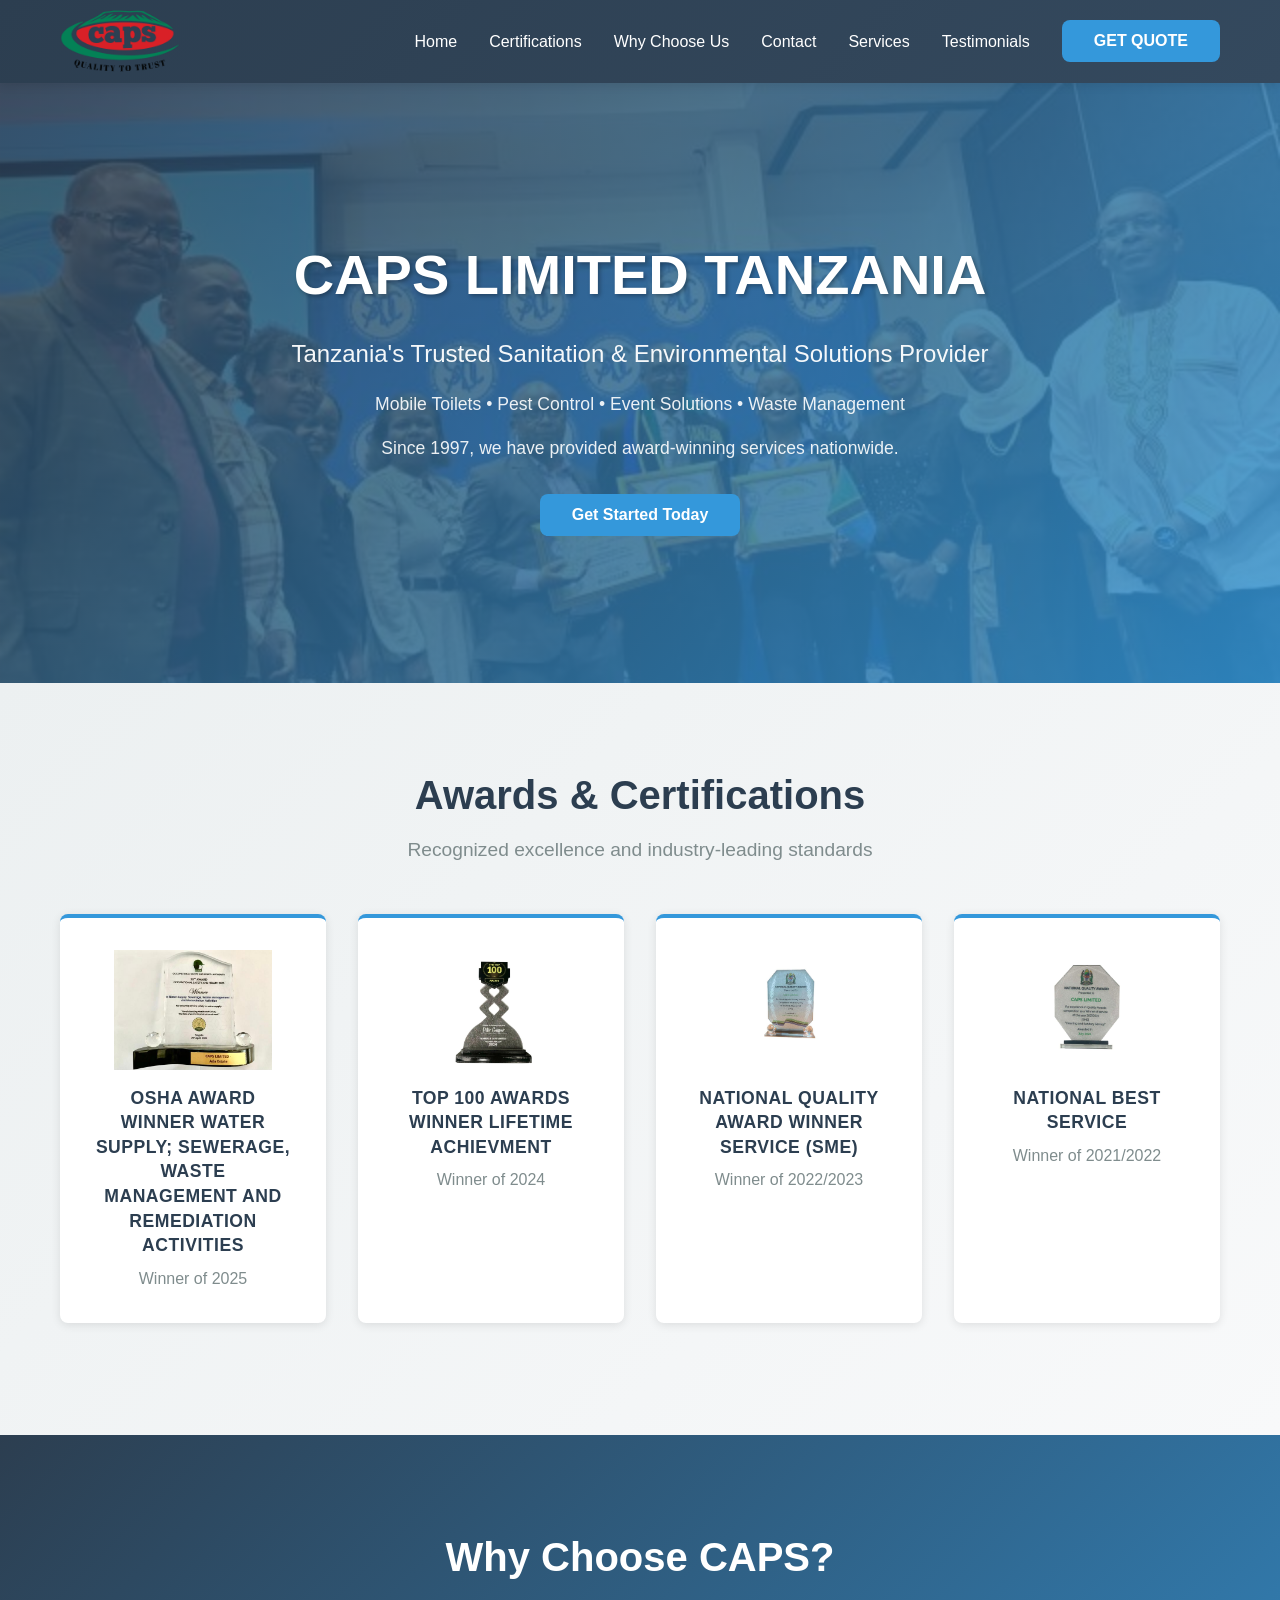
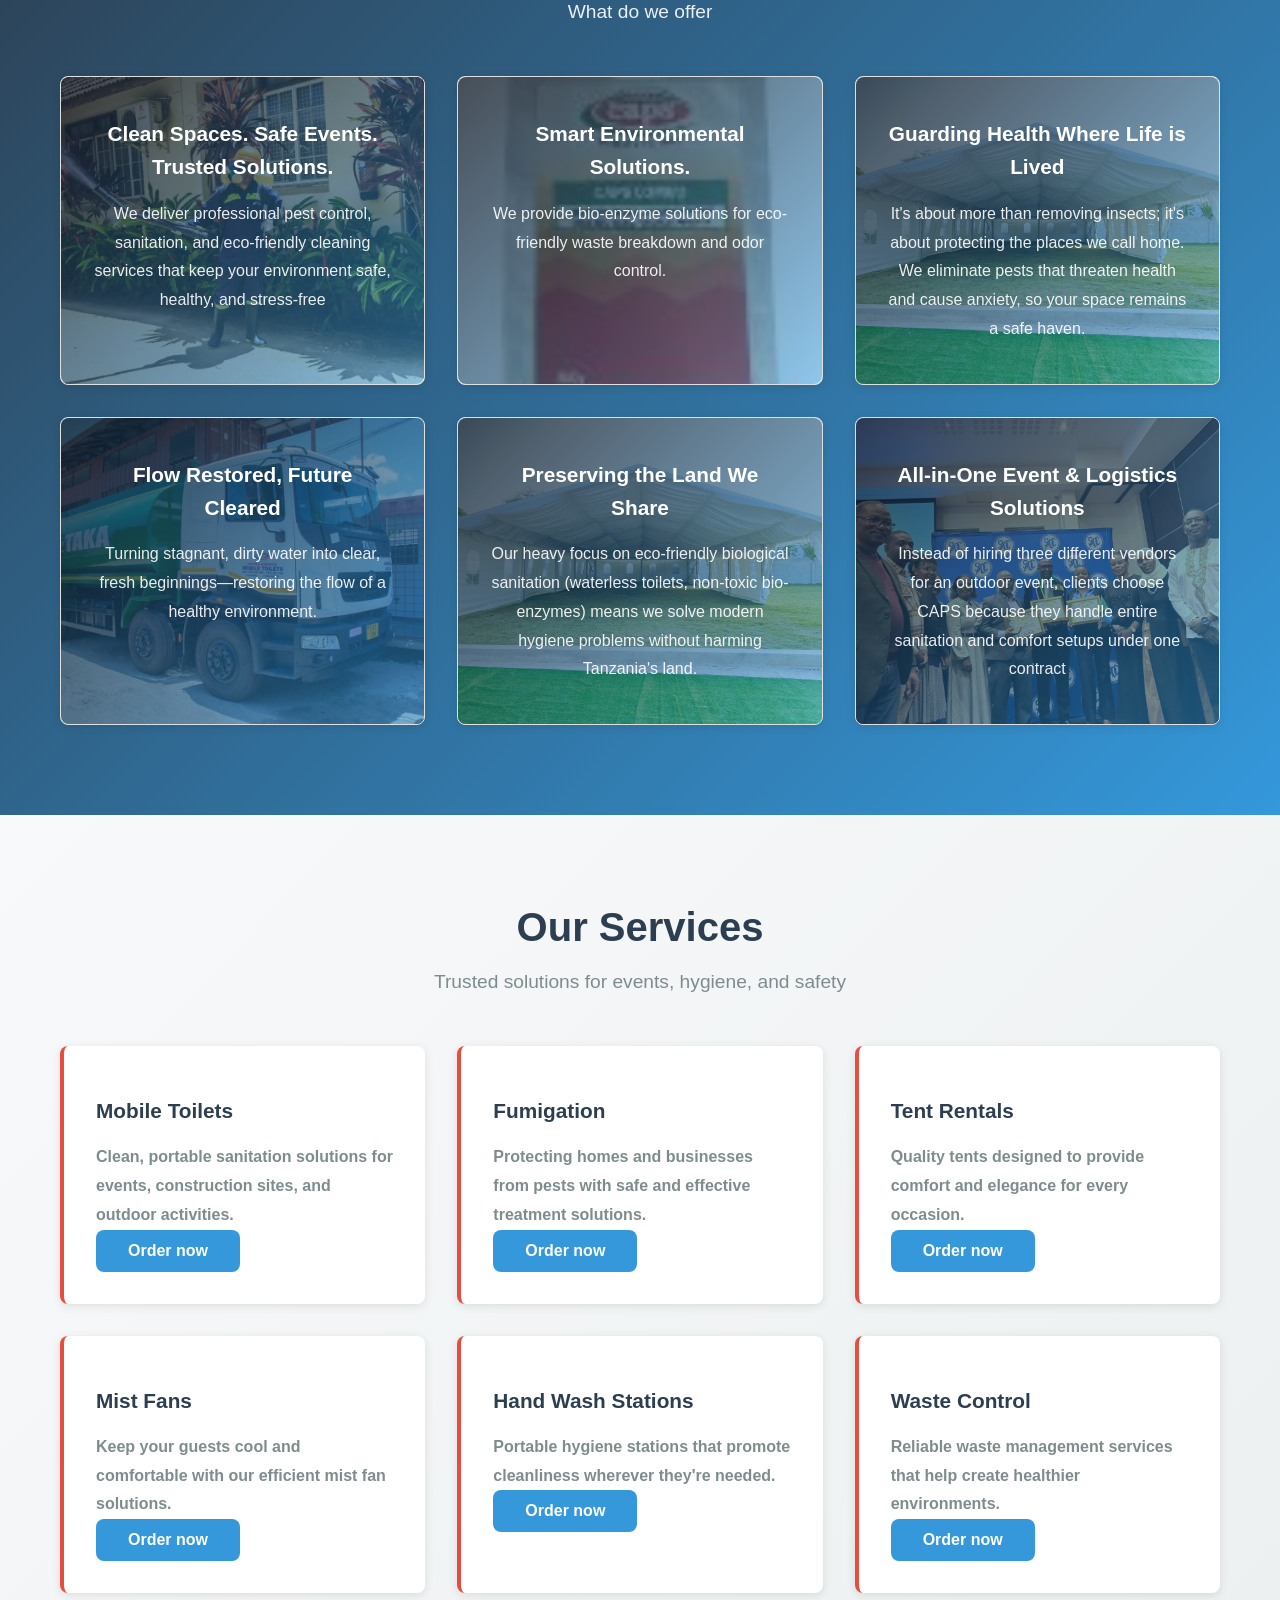
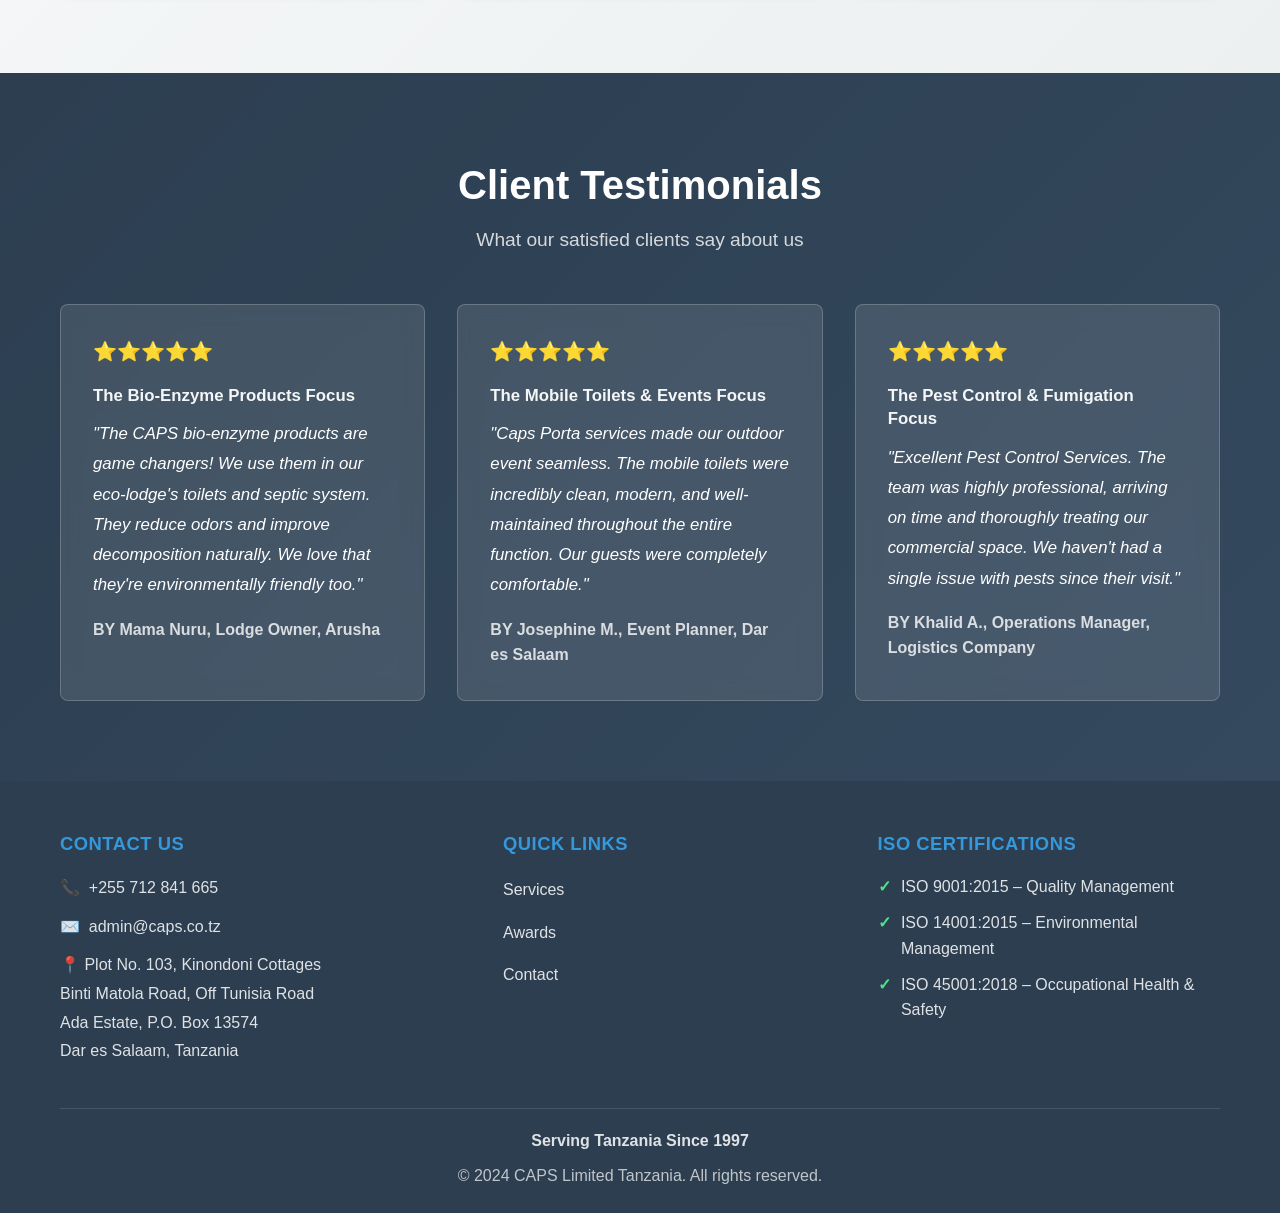
==== commit 9e2598bc: "removing comment" ====
--- a/index.html
+++ b/index.html
@@ -16,7 +16,7 @@
     <link rel="stylesheet" href="land.css">
 </head>
 <body>
-    <!-- Navigation Bar -->
+
     <nav class="navbar">
         <div class="container">
             <div class="nav-brand">
@@ -39,7 +39,7 @@
         </div>
     </nav>
 
-    <!-- Hero Section -->
+
     <section id="hero" class="hero">
         <div class="hero-content">
             <h1 class="hero-title">CAPS LIMITED TANZANIA</h1>
@@ -54,7 +54,7 @@
     </section>
 
 
-    <!-- Awards + ISO Certifications -->
+
     <section id="awards" class="awards">
         <div class="container">
             <h2 class="section-title">Awards & Certifications</h2>
@@ -85,7 +85,7 @@
         </div>
     </section>
 
-    <!-- Why Choose CAPS? -->
+
     <section id="why-choose" class="why-choose">
         <div class="container">
             <h2 class="section-title">Why Choose CAPS?</h2>
@@ -126,7 +126,7 @@
         </div>
     </section>
 
-    <!-- Services -->
+
     <section id="services" class="services">
         <div class="container">
             <h2 class="section-title">Our Services</h2>
@@ -179,7 +179,7 @@
     </section>
 
 
-    <!-- Testimonials -->
+
     <section id="testimonials" class="testimonials">
         <div class="container">
             <h2 class="section-title">Client Testimonials</h2>
@@ -216,7 +216,7 @@
 
 
 
-    <!-- Quote Modal (integrated from form.html) -->
+
     <div id="quoteModal" class="quote-modal" aria-hidden="true">
         <div class="quote-modal__backdrop" data-close-modal="true"></div>
         <div class="quote-modal__dialog" role="dialog" aria-modal="true" aria-labelledby="quoteModalTitle">
@@ -273,7 +273,7 @@
         </div>
     </div>
 
-    <!-- Footer -->
+
     <footer id="footer" class="footer">
 
         <div class="container">
--- a/land.css
+++ b/land.css
@@ -35,7 +35,7 @@
     padding: 0 20px;
 }
 
-/* Navigation Bar */
+
 .navbar {
     position: sticky;
     top: 0;
@@ -111,7 +111,7 @@
     color: var(--white);
 }
 
-/* Hero Section */
+
 .hero {
     background: linear-gradient(135deg, rgba(44, 62, 80, 0.85), rgba(52, 152, 219, 0.85)), url('img/caps-team.jpg') center/cover no-repeat;
     color: var(--white);
@@ -213,7 +213,8 @@
 }
 
 .quote-modal__content {
-    background: #ffffff; /* pure white for contrast */
+    background: #ffffff;
+
     border-radius: var(--border-radius);
     box-shadow: 0 20px 60px rgba(0,0,0,0.25);
     overflow: hidden;
@@ -307,7 +308,8 @@
     font-size: 1rem;
     transition: var(--transition);
     resize: vertical;
-    color: #2d3748; /* dark gray for contrast */
+    color: #2d3748;
+
     background: #ffffff;
 }
 
@@ -539,14 +541,14 @@
     left: 0;
     right: 0;
     bottom: 0;
-    /* Slightly darker overlay so images stay visible but words pop */
+
     background: linear-gradient(135deg, rgba(18, 28, 41, 0.78) 0%, rgba(52, 152, 219, 0.55) 100%);
     border-radius: var(--border-radius);
     z-index: 1;
 }
 
 .why-choose .feature-card::before {
-    /* Match overlay on the Why Choose section */
+
     background: linear-gradient(135deg, rgba(18, 28, 41, 0.78) 0%, rgba(52, 152, 219, 0.55) 100%);
 }
 
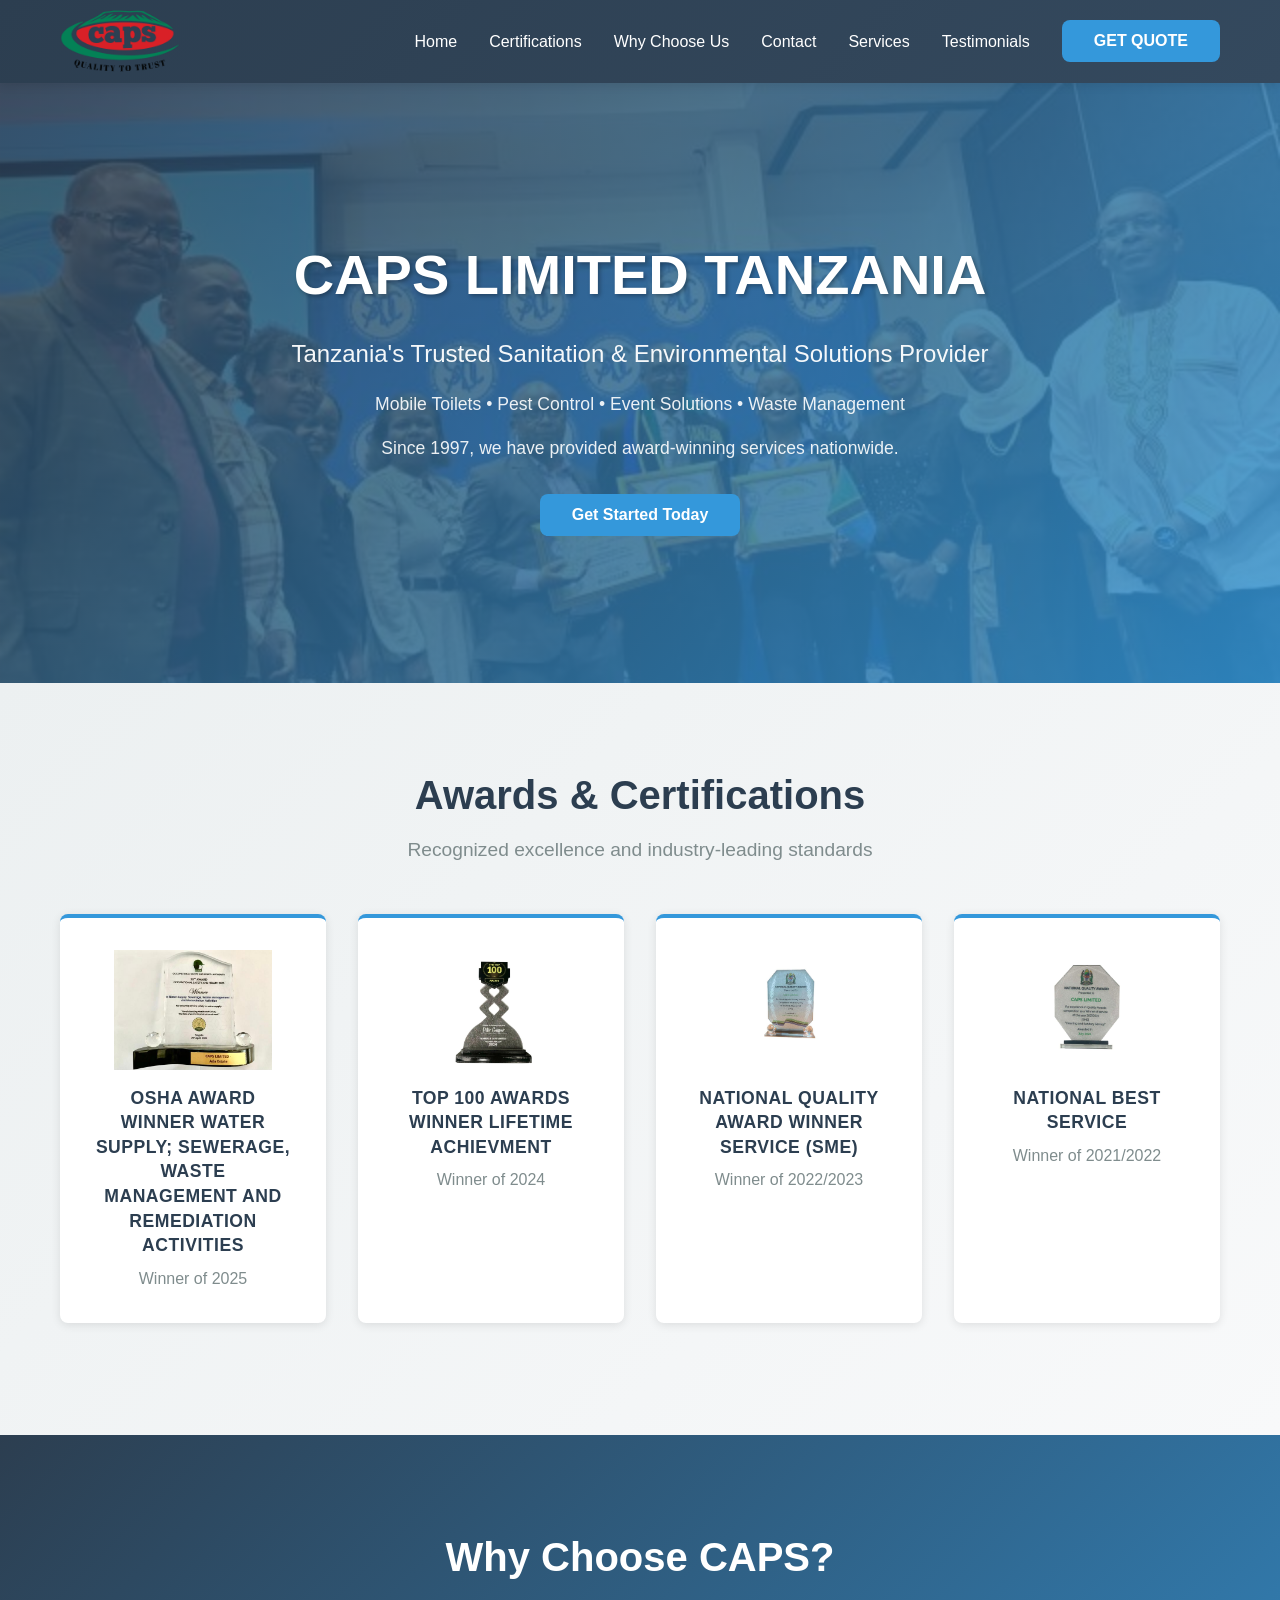
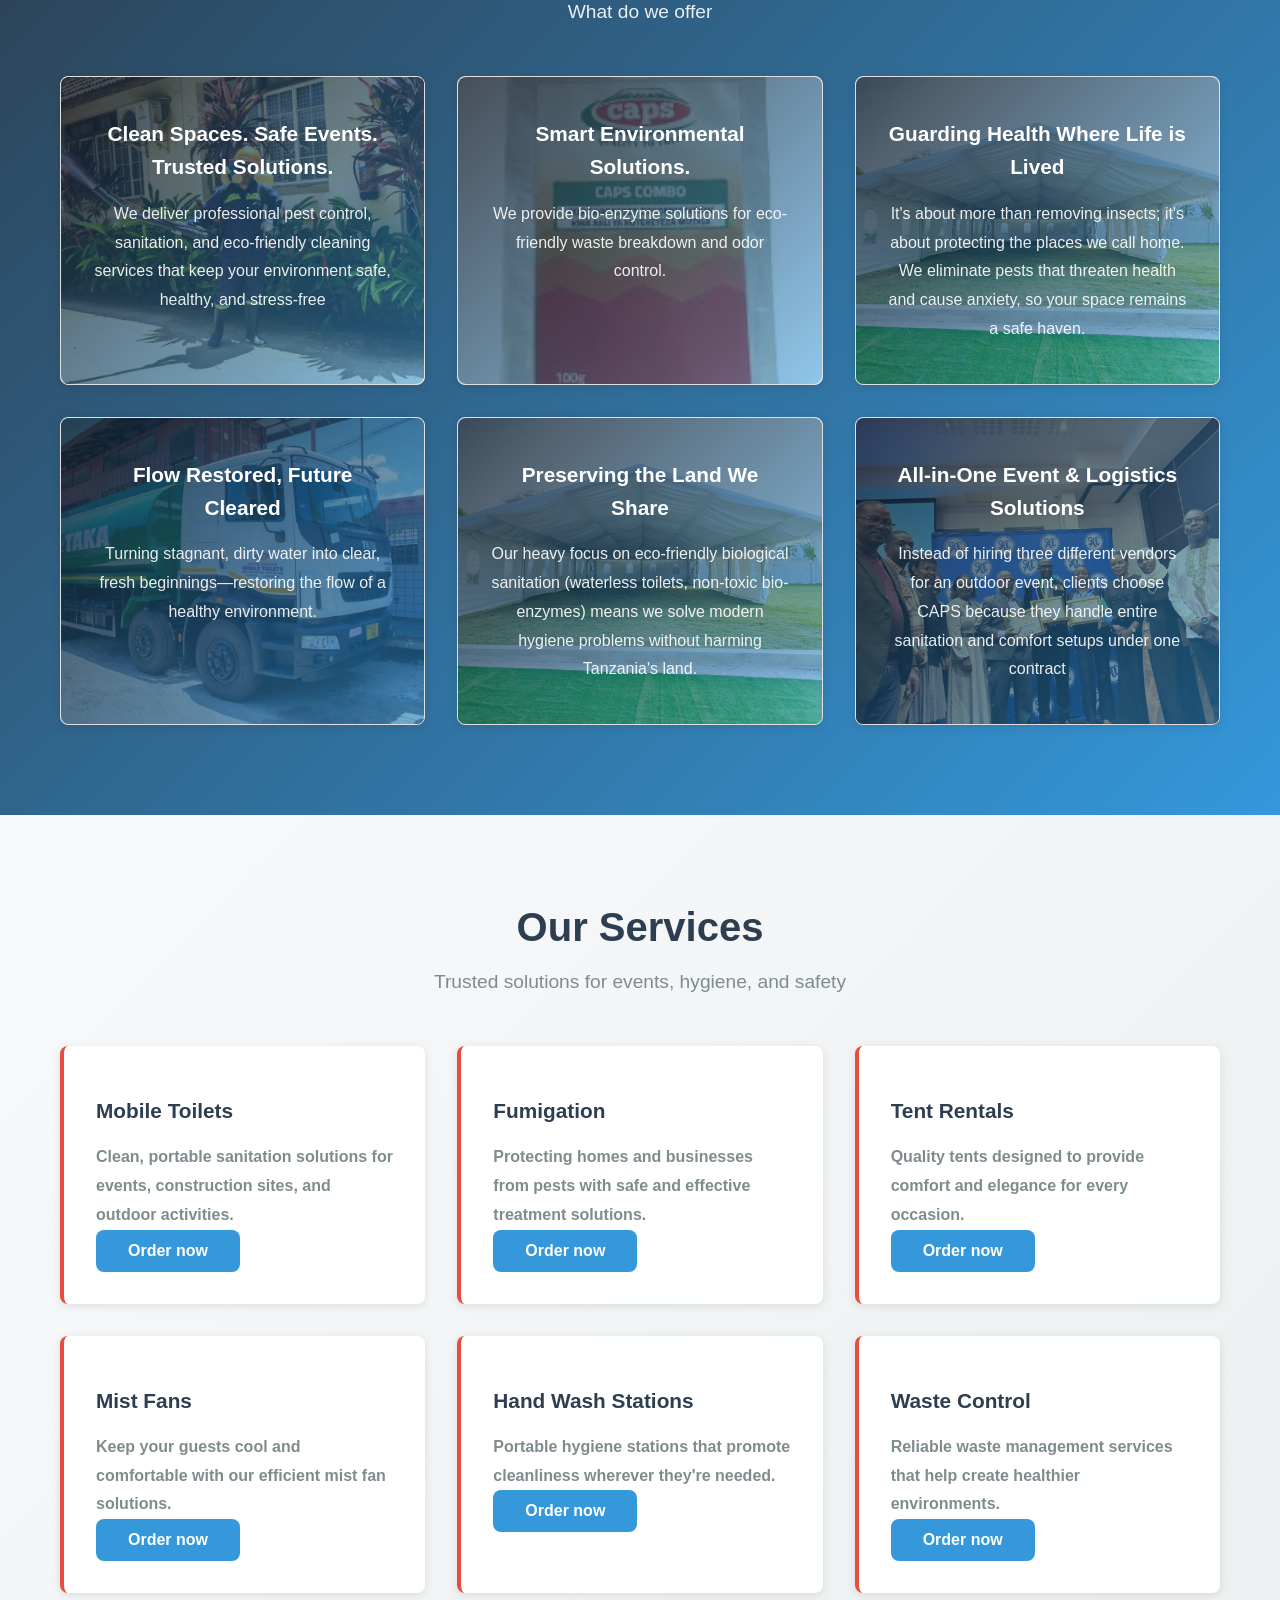
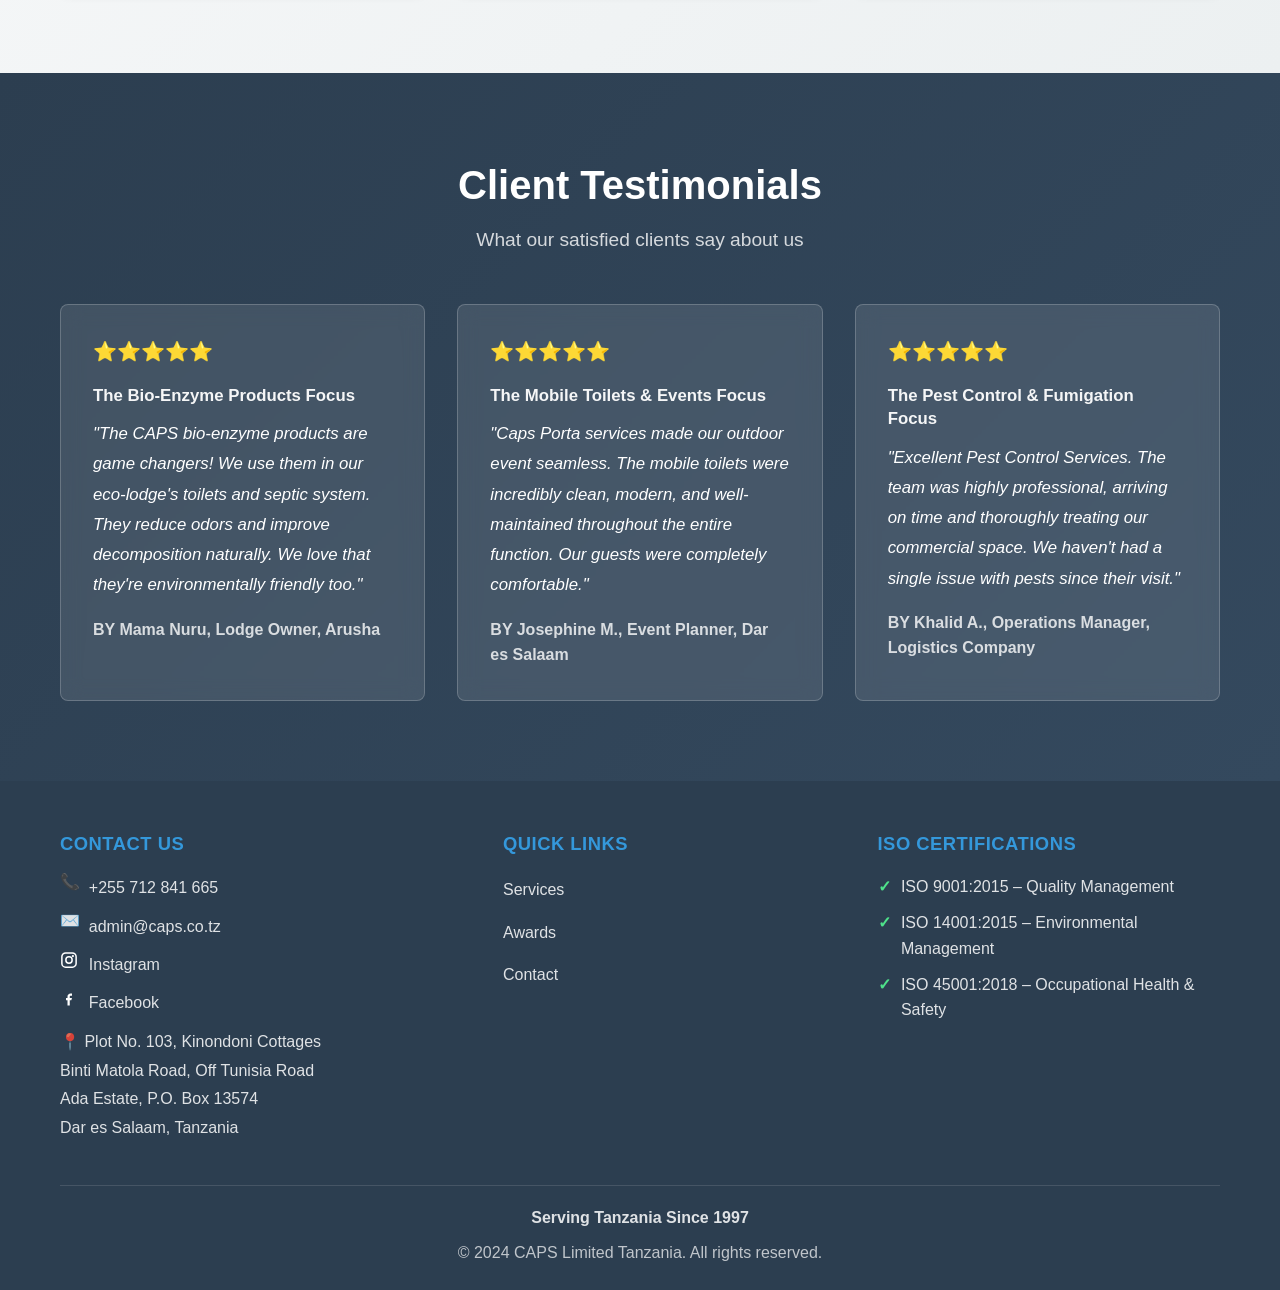
==== commit d08119d2: "changes for improvement" ====
--- a/index.html
+++ b/index.html
@@ -282,6 +282,25 @@
                     <h4>CONTACT US</h4>
                     <div class="footer-line"><span class="footer-ico">📞</span><a href="tel:+255712841665">+255 712 841 665</a></div>
                     <div class="footer-line"><span class="footer-ico">✉️</span><a href="mailto:admin@caps.co.tz">admin@caps.co.tz</a></div>
+                    <div class="footer-line">
+                        <span class="footer-ico footer-ico--instagram" aria-hidden="true">
+                            <svg viewBox="0 0 24 24" width="18" height="18" fill="none" xmlns="http://www.w3.org/2000/svg" role="img" focusable="false">
+                                <path d="M7.5 2.5h9A5 5 0 0 1 21.5 7.5v9a5 5 0 0 1-5 5h-9a5 5 0 0 1-5-5v-9a5 5 0 0 1 5-5Z" stroke="currentColor" stroke-width="2"/>
+                                <path d="M12 16.2a4.2 4.2 0 1 0 0-8.4 4.2 4.2 0 0 0 0 8.4Z" stroke="currentColor" stroke-width="2"/>
+                                <path d="M17.2 6.8h.01" stroke="currentColor" stroke-width="3" stroke-linecap="round"/>
+                            </svg>
+                        </span>
+                        <a class="footer-social-link" href="https://www.instagram.com/capslimited/" target="_blank" rel="noopener noreferrer">Instagram</a>
+                    </div>
+
+                    <div class="footer-line">
+                        <span class="footer-ico footer-ico--facebook" aria-hidden="true">
+                            <svg viewBox="0 0 24 24" width="18" height="18" fill="none" xmlns="http://www.w3.org/2000/svg" role="img" focusable="false">
+                                <path d="M14 9h2V6h-2c-2.2 0-4 1.8-4 4v2H8v3h2v7h3v-7h2.1l.9-3H13v-2c0-.6.4-1 1-1Z" fill="currentColor"/>
+                            </svg>
+                        </span>
+                        <a class="footer-social-link" href="https://www.facebook.com/people/Caps-Limited/100090553568237/" target="_blank" rel="noopener noreferrer">Facebook</a>
+                    </div>
                     <div class="footer-line footer-address">📍 Plot No. 103, Kinondoni Cottages<br>Binti Matola Road, Off Tunisia Road<br>Ada Estate, P.O. Box 13574<br>Dar es Salaam, Tanzania</div>
                 </div>
 
--- a/land.css
+++ b/land.css
@@ -597,7 +597,7 @@
 }
 
 .feature-card.feature-icon-3 {
-    background-image: url('img/1744364103_7f04276d1e66b23f9aa1.jpg');
+    background-image: url('img/1744364103_7f04276d1e66b23f9aa1.jpeg');
 }
 
 .feature-card.feature-icon-4 {
@@ -605,7 +605,7 @@
 }
 
 .feature-card.feature-icon-5 {
-    background-image: url('img/1744364103_7f04276d1e66b23f9aa1.jpg');
+    background-image: url('img/1744364103_7f04276d1e66b23f9aa1.jpeg');
 }
 
 .feature-card.feature-icon-6 {
@@ -760,6 +760,29 @@
 .footer-ico {
     width: 1.2rem;
     flex: 0 0 auto;
+    line-height: 1;
+}
+
+.footer-ico--instagram {
+    color: #ffffff;
+}
+
+.footer-ico--facebook {
+    color: #ffffff;
+}
+
+.footer-social-link {
+    color: rgba(255, 255, 255, 0.85);
+    text-decoration: none;
+    transition: var(--transition);
+    font-weight: 500;
+    display: inline-flex;
+    align-items: center;
+}
+
+.footer-social-link:hover {
+    color: var(--secondary-color);
+    transform: translateY(-1px);
 }
 
 .footer-address {
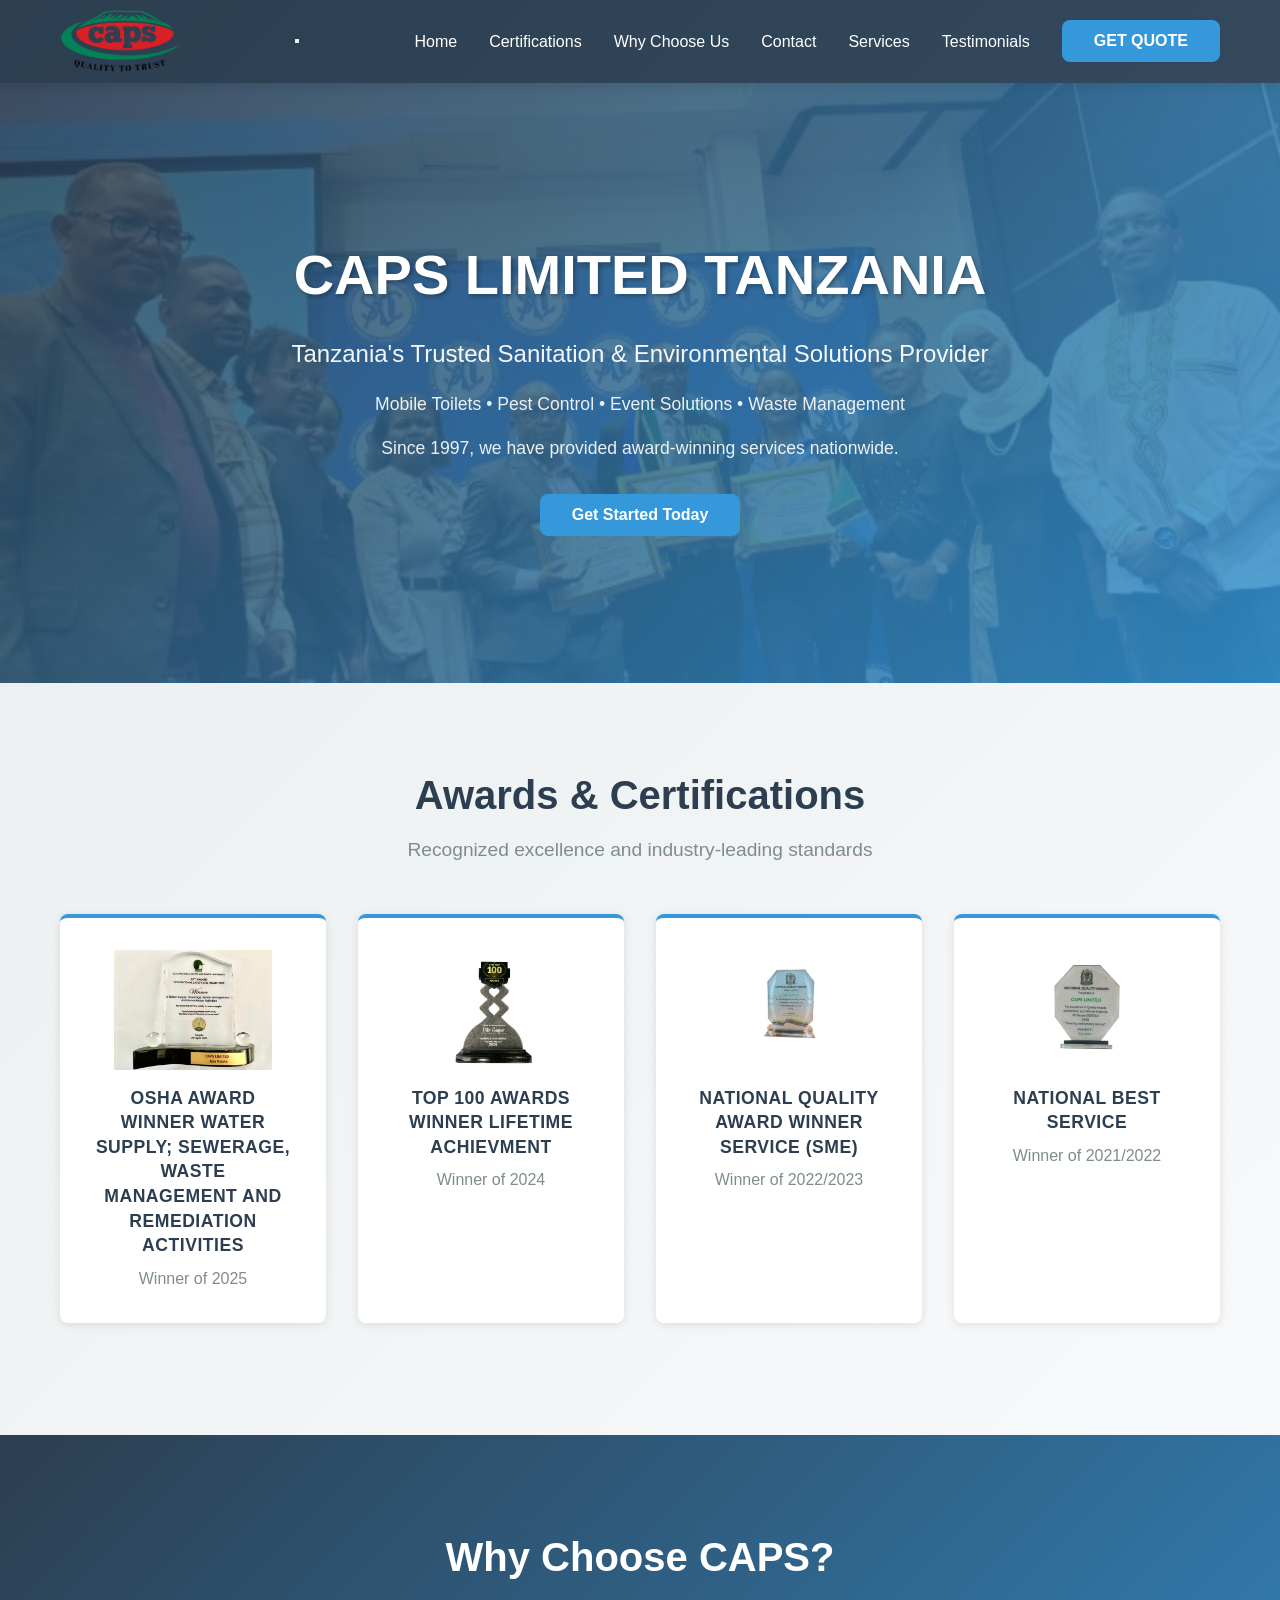
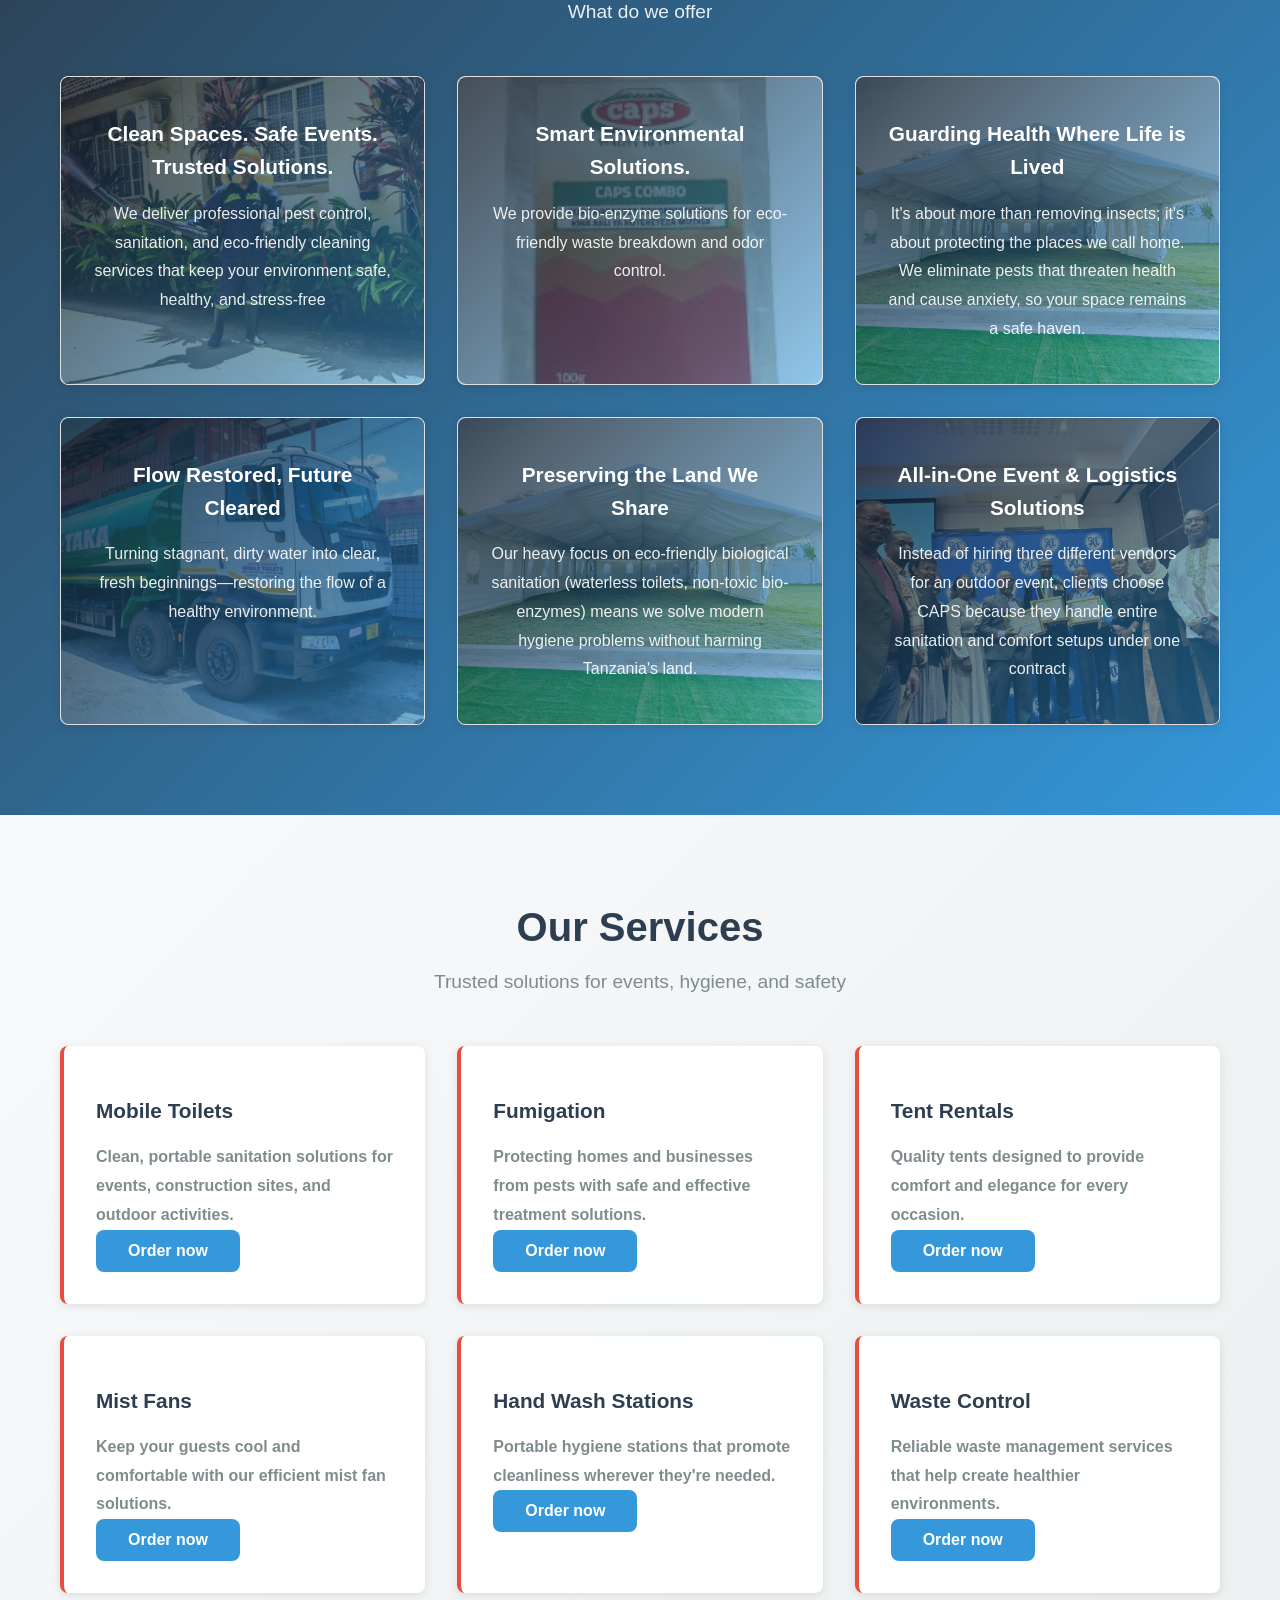
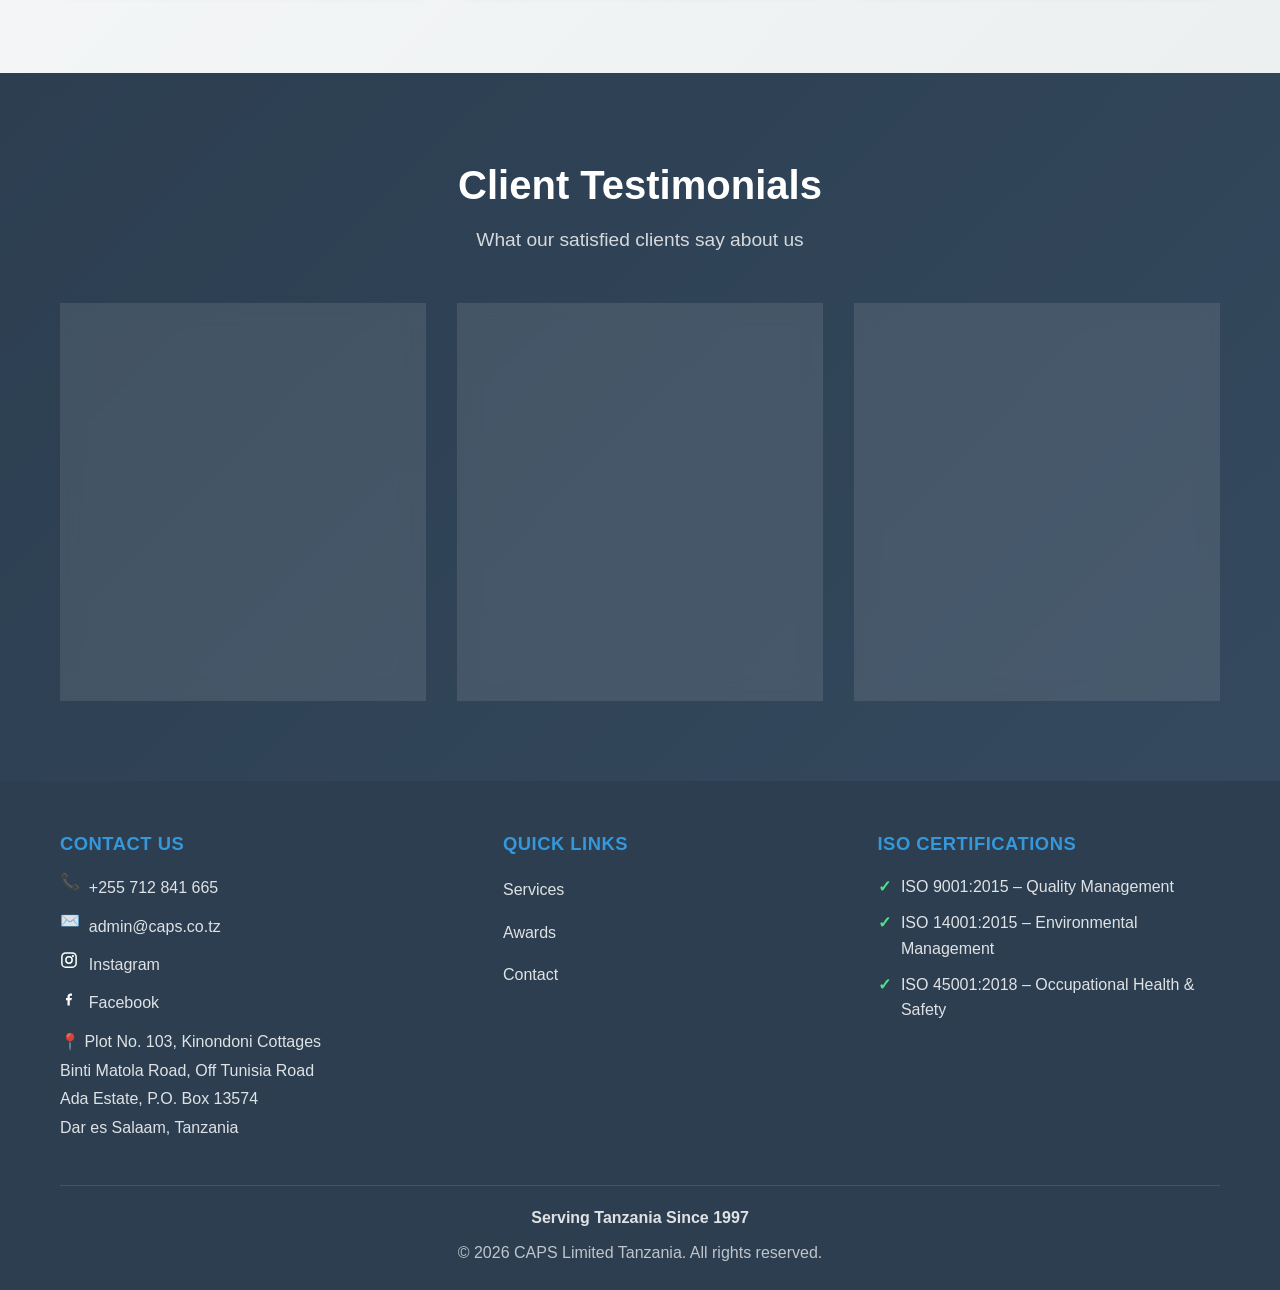
==== commit c3682ad2: "improvement made to img and nav" ====
--- a/index.html
+++ b/index.html
@@ -24,7 +24,20 @@
                     <img src="img/caps-limited-logo.png" alt="CAPS Limited Tanzania Logo" class="logo">
                 </a>
             </div>
-            <ul class="nav-menu">
+
+            <button
+                type="button"
+                class="nav-hamburger"
+                aria-label="Open menu"
+                aria-expanded="false"
+                aria-controls="primary-nav"
+            >
+                <span class="nav-hamburger__bars" aria-hidden="true">
+                    <span></span><span></span><span></span>
+                </span>
+            </button>
+
+            <ul class="nav-menu" id="primary-nav">
                 <li><a href="#" class="nav-logo-link">Home</a></li> 
                 <li><a href="#awards">Certifications</a></li>
                 <li><a href="#why-choose">Why Choose Us</a></li>
@@ -328,7 +341,7 @@
 
             <div class="footer-bottom">
                 <div class="footer-serving">Serving Tanzania Since 1997</div>
-                <p class="footer-copyright">&copy; 2024 CAPS Limited Tanzania. All rights reserved.</p>
+                <p class="footer-copyright">&copy; 2026 CAPS Limited Tanzania. All rights reserved.</p>
             </div>
         </div>
     </footer>
--- a/land.css
+++ b/land.css
@@ -965,20 +965,76 @@
 /* Mobile/tablet */
 @media (max-width: 768px) {
     .navbar .container {
+        flex-direction: row;
+        align-items: center;
+        justify-content: space-between;
+        gap: 0.5rem;
+    }
+
+
+    /* Hamburger (only for mobile) */
+    .nav-hamburger {
+        display: inline-flex;
+        align-items: center;
+        justify-content: center;
+        width: 44px;
+        height: 44px;
+        border: 0;
+        border-radius: 10px;
+        background: transparent;
+        color: var(--white);
+        padding: 0;
+        cursor: pointer;
+        flex: 0 0 auto;
+    }
+
+    .nav-hamburger__bars {
+        display: grid;
+        gap: 5px;
+        width: 22px;
+    }
+
+    .nav-hamburger__bars span {
+        display: block;
+        height: 2px;
+        width: 22px;
+        background: var(--white);
+        border-radius: 2px;
+        transition: transform 0.25s ease, opacity 0.25s ease;
+    }
+
+    /* Mobile menu layer: hidden by default */
+    .nav-menu {
+        position: absolute;
+        left: 0;
+        right: 0;
+        top: 100%;
+        z-index: 1001;
+
+        width: 100%;
+        background: linear-gradient(135deg, var(--primary-color) 0%, #34495e 100%);
+        padding: 0.75rem 0;
+        margin: 0;
+
         flex-direction: column;
-        align-items: flex-start;
+
+        flex-wrap: nowrap;
+        align-items: center;
         gap: 0.75rem;
-    }
-
-    .nav-menu {
-        width: 100%;
-        display: flex;
-        flex-direction: row;
-        flex-wrap: wrap;
-        justify-content: center;
-        gap: 0.65rem;
-        padding-bottom: 0.25rem;
-    }
+
+        opacity: 0;
+        pointer-events: none;
+        transform: translateY(-8px);
+        transition: opacity 0.25s ease, transform 0.25s ease;
+    }
+
+
+    .nav-menu.active {
+        opacity: 1;
+        pointer-events: auto;
+        transform: translateY(0);
+    }
+
 
     .nav-brand .logo {
         height: 55px;
